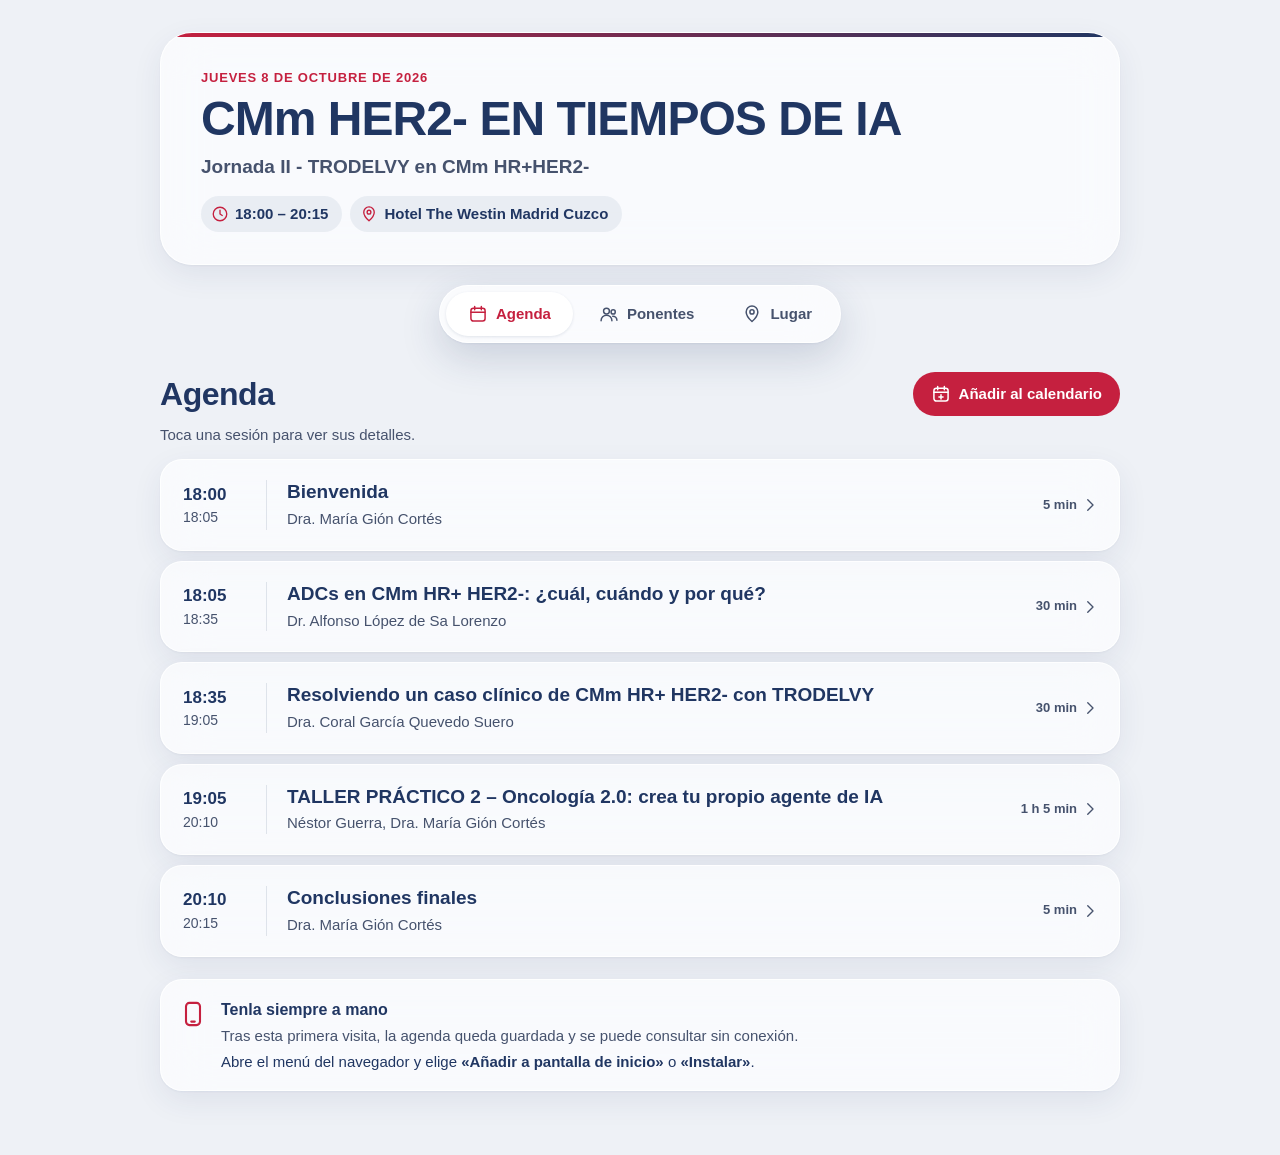
==== index.html @ da2920b9 "Publicar agenda Gilead del 8 de octubre de 2026" ====
<!doctype html>
<html lang="es">
<head>
  <meta charset="utf-8">
  <meta name="viewport" content="width=device-width, initial-scale=1, viewport-fit=cover">
  <meta http-equiv="Content-Security-Policy" content="default-src 'self'; script-src 'self'; style-src 'self'; img-src 'self' data:; connect-src 'self'; manifest-src 'self'; worker-src 'self'; base-uri 'self'; form-action 'none'; object-src 'none'">
  <meta name="referrer" content="no-referrer">
  <meta name="robots" content="noindex">
  <title>Agenda · CMm HER2- EN TIEMPOS DE IA · 8 de octubre de 2026</title>
  <meta name="description" content="Jornada II - TRODELVY en CMm HR+HER2- · Jueves 8 de octubre de 2026 · Hotel The Westin Madrid Cuzco">
  <meta name="theme-color" content="#eef1f6">
  <meta name="color-scheme" content="light">
  <meta name="mobile-web-app-capable" content="yes">
  <meta name="apple-mobile-web-app-capable" content="yes">
  <meta name="apple-mobile-web-app-status-bar-style" content="default">
  <meta name="apple-mobile-web-app-title" content="Agenda 8 oct">
  <link rel="manifest" href="manifest.webmanifest">
  <link rel="icon" href="icons/icon.svg" type="image/svg+xml">
  <link rel="icon" href="icons/icon-192.png" type="image/png" sizes="192x192">
  <link rel="apple-touch-icon" href="icons/apple-touch-icon.png">
  <link rel="stylesheet" href="styles.css">
  <script src="app.js" defer></script>
</head>
<body>
  <a class="skip-link" href="#main">Saltar al contenido</a>
  <div class="backdrop" aria-hidden="true"></div>

  <div class="shell">
    <header class="hero glass">
      <p class="hero-date"><time datetime="2026-10-08" data-bind="dateLabel"></time></p>
      <h1 class="hero-title" data-bind="title"></h1>
      <p class="hero-subtitle" data-bind="subtitle"></p>
      <ul class="hero-chips" aria-label="Resumen">
        <li class="chip">
          <svg class="chip-icon" viewBox="0 0 24 24" aria-hidden="true"><circle cx="12" cy="12" r="9"/><path d="M12 7v5l3 2"/></svg>
          <span data-bind="timeRange"></span>
        </li>
        <li>
          <a class="chip chip-link" href="#lugar">
            <svg class="chip-icon" viewBox="0 0 24 24" aria-hidden="true"><path d="M12 21s-7-6.2-7-11.5a7 7 0 0 1 14 0C19 14.8 12 21 12 21z"/><circle cx="12" cy="9.5" r="2.5"/></svg>
            <span data-bind="venue"></span>
          </a>
        </li>
      </ul>
      <p class="offline-pill" id="offline-pill" role="status" hidden>Sin conexión · mostrando la agenda guardada</p>
    </header>

    <nav class="tabbar glass" aria-label="Secciones">
      <a class="tab" href="#agenda" data-route="agenda">
        <svg class="tab-icon" viewBox="0 0 24 24" aria-hidden="true"><rect x="3.5" y="5" width="17" height="15.5" rx="3"/><path d="M3.5 10h17M8 3v4M16 3v4"/></svg>
        <span>Agenda</span>
      </a>
      <a class="tab" href="#ponentes" data-route="ponentes">
        <svg class="tab-icon" viewBox="0 0 24 24" aria-hidden="true"><circle cx="9" cy="8.5" r="3.5"/><path d="M2.5 20a6.5 6.5 0 0 1 13 0"/><circle cx="17" cy="9.5" r="2.5"/><path d="M16.5 14.6A5 5 0 0 1 21.5 19.5"/></svg>
        <span>Ponentes</span>
      </a>
      <a class="tab" href="#lugar" data-route="lugar">
        <svg class="tab-icon" viewBox="0 0 24 24" aria-hidden="true"><path d="M12 21s-7-6.2-7-11.5a7 7 0 0 1 14 0C19 14.8 12 21 12 21z"/><circle cx="12" cy="9.5" r="2.5"/></svg>
        <span>Lugar</span>
      </a>
    </nav>

    <main id="main" tabindex="-1">
      <section class="view" id="view-agenda" data-view="agenda" aria-labelledby="h-agenda">
        <div class="view-head">
          <h2 id="h-agenda" tabindex="-1">Agenda</h2>
          <a class="btn btn-primary js-ics" href="agenda.ics" type="text/calendar" data-filename="agenda-8-octubre-2026.ics">
            <svg class="btn-icon" viewBox="0 0 24 24" aria-hidden="true"><rect x="3.5" y="5" width="17" height="15.5" rx="3"/><path d="M3.5 10h17M8 3v4M16 3v4M12 13v5M9.5 15.5h5"/></svg>
            Añadir al calendario
          </a>
        </div>
        <p class="view-hint">Toca una sesión para ver sus detalles.</p>
        <ol class="sessions" id="session-list"></ol>

        <aside class="install-card glass" id="install-card" aria-labelledby="install-title">
          <svg class="install-icon" viewBox="0 0 24 24" aria-hidden="true"><rect x="6" y="2.5" width="12" height="19" rx="3"/><path d="M10.5 18.5h3"/></svg>
          <div>
            <h3 id="install-title">Tenla siempre a mano</h3>
            <p>Tras esta primera visita, la agenda queda guardada y se puede consultar sin conexión.</p>
            <p class="install-hint" id="install-hint-ios" hidden>En Safari, toca <strong>Compartir</strong> y después <strong>«Añadir a pantalla de inicio»</strong>.</p>
            <p class="install-hint" id="install-hint-other" hidden>Abre el menú del navegador y elige <strong>«Añadir a pantalla de inicio»</strong> o <strong>«Instalar»</strong>.</p>
            <button class="btn btn-secondary" type="button" id="install-btn" hidden>Añadir a pantalla de inicio</button>
          </div>
        </aside>
      </section>

      <section class="view" id="view-ponentes" data-view="ponentes" aria-labelledby="h-ponentes" hidden>
        <div class="view-head">
          <h2 id="h-ponentes" tabindex="-1">Ponentes</h2>
        </div>
        <ul class="speakers" id="speaker-list"></ul>
      </section>

      <section class="view" id="view-lugar" data-view="lugar" aria-labelledby="h-lugar" hidden>
        <div class="view-head">
          <h2 id="h-lugar" tabindex="-1">Lugar</h2>
        </div>
        <div class="venue">
          <div class="map-art glass" aria-hidden="true">
            <svg viewBox="0 0 400 300" preserveAspectRatio="xMidYMid slice">
              <rect width="400" height="300" fill="#f3f5f9"/>
              <g fill="#e3e8f1">
                <rect x="18" y="20" width="120" height="70" rx="10"/>
                <rect x="18" y="112" width="120" height="78" rx="10"/>
                <rect x="18" y="212" width="120" height="70" rx="10"/>
                <rect x="250" y="20" width="132" height="58" rx="10"/>
                <rect x="250" y="100" width="62" height="90" rx="10"/>
                <rect x="330" y="100" width="52" height="90" rx="10"/>
                <rect x="250" y="212" width="132" height="70" rx="10"/>
              </g>
              <g stroke="#fff" stroke-linecap="round" fill="none">
                <path d="M0 101h400M0 201h400" stroke-width="14"/>
                <path d="M321 0v300" stroke-width="10"/>
                <path d="M194 -10 L188 310" stroke-width="44"/>
              </g>
              <path d="M194 -10 L188 310" stroke="#203662" stroke-opacity=".12" stroke-width="2" stroke-dasharray="10 10"/>
              <circle class="map-pulse" cx="214" cy="150" r="30" fill="#c5203f" fill-opacity=".14"/>
              <path d="M214 168s-20-17.5-20-32.5a20 20 0 0 1 40 0c0 15-20 32.5-20 32.5z" fill="#c5203f"/>
              <circle cx="214" cy="135" r="7.5" fill="#fff"/>
            </svg>
          </div>
          <div class="venue-info glass">
            <h3 class="venue-name" data-bind="venue"></h3>
            <address class="venue-address" id="venue-address" data-bind="address"></address>
            <dl class="venue-facts">
              <div><dt>Fecha</dt><dd data-bind="dateLabel"></dd></div>
              <div><dt>Horario</dt><dd data-bind="timeRange"></dd></div>
            </dl>
            <div class="actions">
              <a class="btn btn-primary" id="maps-apple" href="https://maps.apple.com/" target="_blank" rel="noopener noreferrer">
                <svg class="btn-icon" viewBox="0 0 24 24" aria-hidden="true"><path d="M12 21s-7-6.2-7-11.5a7 7 0 0 1 14 0C19 14.8 12 21 12 21z"/><circle cx="12" cy="9.5" r="2.5"/></svg>
                Abrir en Apple Mapas<span class="sr-only"> (se abre en una ventana nueva)</span>
              </a>
              <a class="btn btn-secondary" id="maps-google" href="https://www.google.com/maps" target="_blank" rel="noopener noreferrer">
                Abrir en Google Maps<span class="sr-only"> (se abre en una ventana nueva)</span>
              </a>
              <button class="btn btn-secondary" type="button" id="copy-address">Copiar dirección</button>
            </div>
          </div>
        </div>
      </section>
    </main>
  </div>

  <dialog class="sheet" id="session-sheet" aria-labelledby="sheet-title">
    <div class="sheet-panel">
      <div class="sheet-grabber" aria-hidden="true"></div>
      <div class="sheet-top">
        <p class="sheet-time" id="sheet-time"></p>
        <button class="icon-btn" type="button" id="sheet-close" aria-label="Cerrar detalles">
          <svg viewBox="0 0 24 24" aria-hidden="true"><path d="M6 6l12 12M18 6L6 18"/></svg>
        </button>
      </div>
      <h2 class="sheet-title" id="sheet-title" tabindex="-1"></h2>
      <h3 class="sheet-label" id="sheet-speakers-label">Ponentes</h3>
      <ul class="sheet-speakers" id="sheet-speakers"></ul>
      <h3 class="sheet-label">Lugar</h3>
      <p class="sheet-venue"><strong data-bind="venue"></strong><br><span data-bind="address"></span></p>
      <div class="actions">
        <a class="btn btn-primary js-ics" id="sheet-ics" href="agenda.ics" type="text/calendar">
          <svg class="btn-icon" viewBox="0 0 24 24" aria-hidden="true"><rect x="3.5" y="5" width="17" height="15.5" rx="3"/><path d="M3.5 10h17M8 3v4M16 3v4M12 13v5M9.5 15.5h5"/></svg>
          Añadir sesión al calendario
        </a>
        <a class="btn btn-secondary" href="#lugar">Cómo llegar</a>
      </div>
    </div>
  </dialog>

  <div class="toast" id="toast" role="status" aria-live="polite"></div>

  <noscript>
    <p class="noscript">Activa JavaScript para ver la agenda o <a href="agenda.ics">descarga la agenda para el calendario</a>.</p>
  </noscript>
</body>
</html>
---- styles.css ----
/* Agenda · 8 de octubre de 2026 */

:root {
  --red: #c5203f;
  --red-strong: #a91a35;
  --blue: #203662;
  --white: #fff;
  --ink: #203662;
  --ink-2: #46526d;
  --bg: #eef1f6;
  --glass: rgba(255, 255, 255, 0.66);
  --glass-strong: rgba(255, 255, 255, 0.84);
  --glass-edge: rgba(255, 255, 255, 0.85);
  --hairline: rgba(32, 54, 98, 0.12);
  --tint: rgba(32, 54, 98, 0.07);
  --shadow: 0 1px 2px rgba(32, 54, 98, 0.05), 0 10px 30px rgba(32, 54, 98, 0.08);
  --blur: blur(24px) saturate(180%);
  --radius: 22px;
  --safe-b: env(safe-area-inset-bottom, 0px);
  --font: -apple-system, BlinkMacSystemFont, "SF Pro Text", "Segoe UI", Roboto, "Helvetica Neue", Arial, sans-serif;
  --font-display: -apple-system, BlinkMacSystemFont, "SF Pro Display", "Segoe UI", Roboto, "Helvetica Neue", Arial, sans-serif;
  color-scheme: light;
}

*, *::before, *::after { box-sizing: border-box; }
[hidden] { display: none !important; }

html {
  -webkit-text-size-adjust: 100%;
  text-size-adjust: 100%;
  background: var(--bg);
}
html.has-sheet { overflow: hidden; }

body {
  margin: 0;
  min-height: 100vh;
  min-height: 100dvh;
  font-family: var(--font);
  font-size: 1rem;
  line-height: 1.45;
  color: var(--ink);
  background: var(--bg);
  -webkit-font-smoothing: antialiased;
  -webkit-tap-highlight-color: transparent;
}

h1, h2, h3, p, ul, ol, dl, dd { margin: 0; }
ul, ol { padding: 0; list-style: none; }
button { font: inherit; color: inherit; }
svg { display: block; }
address { font-style: normal; }

.sr-only {
  position: absolute !important;
  width: 1px; height: 1px;
  padding: 0; margin: -1px;
  overflow: hidden; clip: rect(0 0 0 0);
  white-space: nowrap; border: 0;
}

:focus { outline: none; }
:focus-visible {
  outline: 3px solid var(--blue);
  outline-offset: 3px;
  border-radius: 12px;
}
.btn:focus-visible, .tab:focus-visible, .chip-link:focus-visible { border-radius: 999px; }
.btn-primary:focus-visible { box-shadow: 0 0 0 2px var(--white); }
h2[tabindex="-1"]:focus-visible, main:focus-visible { outline: none; }

.skip-link {
  position: fixed;
  top: 12px; left: 12px;
  z-index: 100;
  padding: 10px 16px;
  border-radius: 999px;
  background: var(--blue);
  color: var(--white);
  font-weight: 600;
  text-decoration: none;
  transform: translateY(-200%);
}
.skip-link:focus { transform: none; }

/* Fondo luminoso con color difuminado */
.backdrop {
  position: fixed;
  inset: 0;
  z-index: -1;
  background:
    radial-gradient(42rem 32rem at 105% -5%, rgba(197, 32, 63, 0.20), transparent 60%),
    radial-gradient(38rem 30rem at -10% 30%, rgba(32, 54, 98, 0.18), transparent 60%),
    radial-gradient(30rem 26rem at 70% 110%, rgba(197, 32, 63, 0.10), transparent 60%),
    linear-gradient(180deg, #f6f7fb 0%, var(--bg) 100%);
}

.glass {
  background: var(--glass);
  -webkit-backdrop-filter: var(--blur);
  backdrop-filter: var(--blur);
  border: 1px solid var(--glass-edge);
  box-shadow: var(--shadow);
}
@supports not ((backdrop-filter: blur(1px)) or (-webkit-backdrop-filter: blur(1px))) {
  .glass { background: rgba(255, 255, 255, 0.92); }
}

/* Estructura */
.shell {
  width: min(100% - 32px, 960px);
  margin-inline: auto;
  padding-top: max(16px, env(safe-area-inset-top, 0px));
  padding-bottom: calc(112px + var(--safe-b));
}

/* Cabecera */
.hero {
  position: relative;
  border-radius: 28px;
  padding: 22px 22px 20px;
  overflow: hidden;
}
.hero::before {
  content: "";
  position: absolute;
  inset: 0 0 auto 0;
  height: 4px;
  background: linear-gradient(90deg, var(--red), var(--blue));
}
.hero-date {
  font-size: 0.8125rem;
  font-weight: 700;
  letter-spacing: 0.06em;
  text-transform: uppercase;
  color: var(--red);
}
.hero-title {
  margin-top: 6px;
  font-family: var(--font-display);
  font-size: clamp(1.75rem, 7.2vw, 3rem);
  font-weight: 800;
  line-height: 1.06;
  letter-spacing: -0.02em;
  color: var(--blue);
  overflow-wrap: break-word;
}
.hero-subtitle {
  margin-top: 8px;
  font-size: clamp(1rem, 3.6vw, 1.1875rem);
  font-weight: 600;
  color: var(--ink-2);
}
.hero-chips {
  display: flex;
  flex-wrap: wrap;
  gap: 8px;
  margin-top: 16px;
}
.chip {
  display: inline-flex;
  align-items: center;
  gap: 6px;
  min-height: 36px;
  padding: 6px 14px 6px 10px;
  border-radius: 999px;
  background: var(--tint);
  font-size: 0.9375rem;
  font-weight: 600;
  font-variant-numeric: tabular-nums;
  color: var(--blue);
}
.chip-link {
  text-decoration: none;
  transition: background-color 0.2s ease;
}
.chip-link:hover { background: rgba(32, 54, 98, 0.12); }
.chip-icon, .btn-icon, .tab-icon, .chevron, .icon-btn svg, .install-icon {
  fill: none;
  stroke: currentColor;
  stroke-width: 1.8;
  stroke-linecap: round;
  stroke-linejoin: round;
}
.chip-icon { width: 18px; height: 18px; color: var(--red); }

.offline-pill {
  display: inline-block;
  margin-top: 12px;
  padding: 6px 12px;
  border-radius: 999px;
  background: var(--blue);
  color: var(--white);
  font-size: 0.8125rem;
  font-weight: 600;
}

/* Barra de pestañas: flotante abajo en móvil */
.tabbar {
  position: fixed;
  z-index: 20;
  left: 50%;
  bottom: calc(12px + var(--safe-b));
  transform: translateX(-50%);
  width: min(100% - 24px, 420px);
  display: grid;
  grid-template-columns: repeat(3, 1fr);
  gap: 4px;
  padding: 6px;
  border-radius: 999px;
  background: rgba(255, 255, 255, 0.72);
  box-shadow: 0 1px 2px rgba(32, 54, 98, 0.06), 0 14px 40px rgba(32, 54, 98, 0.18);
}
.tab {
  display: flex;
  flex-direction: column;
  align-items: center;
  justify-content: center;
  gap: 2px;
  min-height: 52px;
  border-radius: 999px;
  font-size: 0.75rem;
  font-weight: 600;
  color: var(--ink-2);
  text-decoration: none;
  transition: background-color 0.2s ease, color 0.2s ease;
}
.tab-icon { width: 24px; height: 24px; }
.tab:hover { color: var(--blue); }
.tab[aria-current="page"] {
  color: var(--red);
  background: var(--white);
  box-shadow: 0 1px 3px rgba(32, 54, 98, 0.12);
}

/* Vistas */
main { display: block; }
.view { padding-top: 24px; }
.view-head {
  display: flex;
  flex-wrap: wrap;
  align-items: center;
  justify-content: space-between;
  gap: 12px 16px;
  margin-bottom: 6px;
}
.view-head h2 {
  font-family: var(--font-display);
  font-size: 1.75rem;
  font-weight: 800;
  letter-spacing: -0.015em;
  color: var(--blue);
}
.view-hint {
  margin-bottom: 14px;
  font-size: 0.9375rem;
  color: var(--ink-2);
}
#view-ponentes .view-head, #view-lugar .view-head { margin-bottom: 14px; }

/* Botones */
.btn {
  display: inline-flex;
  align-items: center;
  justify-content: center;
  gap: 8px;
  min-height: 44px;
  padding: 10px 18px;
  border: 0;
  border-radius: 999px;
  font-size: 0.9375rem;
  font-weight: 600;
  line-height: 1.2;
  text-align: center;
  text-decoration: none;
  cursor: pointer;
  transition: background-color 0.2s ease, transform 0.15s ease;
}
.btn-icon { width: 20px; height: 20px; flex: none; }
.btn-primary { background: var(--red); color: var(--white); }
.btn-primary:hover { background: var(--red-strong); }
.btn-secondary { background: var(--tint); color: var(--blue); }
.btn-secondary:hover { background: rgba(32, 54, 98, 0.13); }
.btn:active { transform: scale(0.97); }

.actions {
  display: flex;
  flex-wrap: wrap;
  gap: 10px;
  margin-top: 20px;
}

/* Sesiones */
.sessions {
  display: grid;
  gap: 10px;
}
.session {
  width: 100%;
  display: grid;
  grid-template-columns: 64px 1fr auto;
  align-items: center;
  gap: 14px;
  padding: 16px 14px 16px 16px;
  border-radius: var(--radius);
  text-align: left;
  cursor: pointer;
  transition: transform 0.15s ease, background-color 0.2s ease, border-color 0.2s ease;
}
.session:hover { background: var(--glass-strong); }
.session:active { transform: scale(0.985); }
.session-time {
  display: flex;
  flex-direction: column;
  align-self: stretch;
  justify-content: center;
  padding-right: 12px;
  border-right: 1px solid var(--hairline);
  font-variant-numeric: tabular-nums;
}
.session-time strong {
  font-size: 1.0625rem;
  font-weight: 700;
  color: var(--blue);
}
.session-end {
  font-size: 0.875rem;
  color: var(--ink-2);
}
.session-body {
  display: flex;
  flex-direction: column;
  align-items: flex-start;
  gap: 3px;
  min-width: 0;
}
.session-title {
  font-size: 1.0625rem;
  font-weight: 650;
  line-height: 1.3;
  color: var(--blue);
}
.session-speakers {
  font-size: 0.9375rem;
  color: var(--ink-2);
}
.session-meta {
  display: flex;
  align-items: center;
  gap: 4px;
  font-size: 0.8125rem;
  font-weight: 600;
  white-space: nowrap;
  color: var(--ink-2);
  font-variant-numeric: tabular-nums;
}
.chevron { width: 18px; height: 18px; color: var(--ink-2); flex: none; }

.session.is-live {
  border-color: var(--red);
  box-shadow: 0 0 0 1px var(--red), var(--shadow);
}
.live-badge {
  display: inline-flex;
  align-items: center;
  gap: 6px;
  margin-bottom: 2px;
  padding: 2px 10px 2px 8px;
  border-radius: 999px;
  background: var(--red);
  color: var(--white);
  font-size: 0.75rem;
  font-weight: 700;
  letter-spacing: 0.02em;
}
.live-dot {
  width: 7px; height: 7px;
  border-radius: 50%;
  background: var(--white);
  animation: pulse 1.6s ease-in-out infinite;
}
@keyframes pulse { 50% { opacity: 0.35; } }

/* Tarjeta de instalación */
.install-card {
  display: flex;
  gap: 14px;
  margin-top: 22px;
  padding: 18px;
  border-radius: var(--radius);
}
.install-icon { width: 28px; height: 28px; flex: none; color: var(--red); margin-top: 2px; }
.install-card h3 { font-size: 1rem; font-weight: 700; }
.install-card p { margin-top: 4px; font-size: 0.9375rem; color: var(--ink-2); }
.install-card .install-hint { color: var(--ink); }
.install-card .btn { margin-top: 12px; }

/* Ponentes */
.speakers {
  display: grid;
  gap: 12px;
}
.speaker {
  padding: 18px;
  border-radius: var(--radius);
}
.speaker-head {
  display: flex;
  align-items: flex-start;
  gap: 14px;
}
.avatar {
  flex: none;
  display: grid;
  place-items: center;
  width: 52px; height: 52px;
  border-radius: 50%;
  font-size: 1.0625rem;
  font-weight: 700;
  letter-spacing: 0.02em;
  color: var(--white);
}
.avatar-blue { background: linear-gradient(145deg, #2f4c85, var(--blue)); }
.avatar-red { background: linear-gradient(145deg, #d8395a, var(--red)); }
.speaker-name {
  font-size: 1.125rem;
  font-weight: 700;
  line-height: 1.25;
  color: var(--blue);
}
.speaker-role {
  margin-top: 3px;
  font-size: 0.9375rem;
  color: var(--ink-2);
}
.speaker-sessions {
  display: grid;
  gap: 6px;
  margin-top: 14px;
  padding-top: 12px;
  border-top: 1px solid var(--hairline);
}
.speaker-session {
  width: 100%;
  display: grid;
  grid-template-columns: auto 1fr auto;
  align-items: center;
  gap: 12px;
  min-height: 44px;
  padding: 8px 10px;
  border: 0;
  border-radius: 14px;
  background: var(--tint);
  text-align: left;
  cursor: pointer;
  transition: background-color 0.2s ease;
}
.speaker-session:hover { background: rgba(32, 54, 98, 0.12); }
.speaker-session-time {
  font-size: 0.875rem;
  font-weight: 700;
  color: var(--red-strong);
  font-variant-numeric: tabular-nums;
}
.speaker-session-title {
  font-size: 0.9375rem;
  font-weight: 600;
  line-height: 1.3;
  color: var(--blue);
}

/* Lugar */
.venue {
  display: grid;
  gap: 12px;
}
.map-art {
  border-radius: var(--radius);
  overflow: hidden;
  aspect-ratio: 4 / 3;
  max-height: 300px;
  width: 100%;
}
.map-art svg { width: 100%; height: 100%; }
.map-pulse {
  transform-origin: 214px 150px;
  animation: ripple 2.4s ease-out infinite;
}
@keyframes ripple {
  0% { transform: scale(0.5); opacity: 1; }
  100% { transform: scale(1.4); opacity: 0; }
}
.venue-info {
  padding: 22px;
  border-radius: var(--radius);
}
.venue-name {
  font-family: var(--font-display);
  font-size: 1.375rem;
  font-weight: 800;
  line-height: 1.2;
  color: var(--blue);
}
.venue-address {
  margin-top: 6px;
  font-size: 1.0625rem;
  color: var(--ink);
}
.venue-facts {
  display: grid;
  grid-template-columns: 1fr 1fr;
  gap: 12px;
  margin-top: 18px;
  padding-top: 16px;
  border-top: 1px solid var(--hairline);
}
.venue-facts dt {
  font-size: 0.75rem;
  font-weight: 700;
  letter-spacing: 0.06em;
  text-transform: uppercase;
  color: var(--red-strong);
}
.venue-facts dd {
  margin-top: 2px;
  font-weight: 600;
  font-variant-numeric: tabular-nums;
}

/* Hoja de detalle */
.sheet {
  position: fixed;
  inset: 0;
  width: 100%;
  height: 100%;
  max-width: none;
  max-height: none;
  margin: 0;
  padding: 0;
  border: 0;
  background: transparent;
  color: var(--ink);
  overflow: hidden;
}
.sheet[open] {
  display: flex;
  align-items: flex-end;
  justify-content: center;
}
.sheet::backdrop {
  background: rgba(20, 32, 58, 0.32);
  -webkit-backdrop-filter: blur(6px);
  backdrop-filter: blur(6px);
}
.sheet-panel {
  width: min(100%, 560px);
  max-height: calc(100% - 32px);
  overflow-y: auto;
  overscroll-behavior: contain;
  padding: 8px 22px calc(24px + var(--safe-b));
  border-radius: 28px 28px 0 0;
  background: rgba(255, 255, 255, 0.88);
  -webkit-backdrop-filter: blur(30px) saturate(180%);
  backdrop-filter: blur(30px) saturate(180%);
  border: 1px solid var(--glass-edge);
  border-bottom: 0;
  box-shadow: 0 -10px 40px rgba(20, 32, 58, 0.2);
  animation: sheet-up 0.32s cubic-bezier(0.2, 0.8, 0.2, 1);
}
@keyframes sheet-up {
  from { transform: translateY(40px); opacity: 0; }
}
.sheet-grabber {
  width: 40px; height: 5px;
  margin: 0 auto 10px;
  border-radius: 999px;
  background: rgba(32, 54, 98, 0.22);
}
.sheet-top {
  display: flex;
  align-items: center;
  justify-content: space-between;
  gap: 12px;
}
.sheet-time {
  font-size: 0.9375rem;
  font-weight: 700;
  color: var(--red-strong);
  font-variant-numeric: tabular-nums;
}
.sheet-duration { font-weight: 600; color: var(--ink-2); }
.icon-btn {
  display: grid;
  place-items: center;
  width: 44px; height: 44px;
  margin-right: -8px;
  border: 0;
  border-radius: 50%;
  background: var(--tint);
  color: var(--blue);
  cursor: pointer;
}
.icon-btn:hover { background: rgba(32, 54, 98, 0.13); }
.icon-btn:focus-visible { border-radius: 50%; }
.icon-btn svg { width: 20px; height: 20px; stroke-width: 2.2; }
.sheet-title {
  margin-top: 6px;
  font-family: var(--font-display);
  font-size: 1.5rem;
  font-weight: 800;
  line-height: 1.2;
  letter-spacing: -0.01em;
  color: var(--blue);
}
.sheet-label {
  margin-top: 22px;
  margin-bottom: 8px;
  font-size: 0.75rem;
  font-weight: 700;
  letter-spacing: 0.06em;
  text-transform: uppercase;
  color: var(--ink-2);
}
.sheet-speakers { display: grid; gap: 10px; }
.sheet-speaker {
  display: flex;
  align-items: center;
  gap: 12px;
}
.sheet-speaker .avatar { width: 44px; height: 44px; font-size: 0.9375rem; }
.sheet-speaker strong { display: block; color: var(--blue); }
.sheet-speaker-role { display: block; font-size: 0.9375rem; color: var(--ink-2); }
.sheet-venue strong { color: var(--blue); }

/* Aviso */
.toast {
  position: fixed;
  z-index: 50;
  left: 50%;
  bottom: calc(96px + var(--safe-b));
  max-width: calc(100% - 32px);
  padding: 12px 18px;
  border-radius: 999px;
  background: var(--blue);
  color: var(--white);
  font-size: 0.9375rem;
  font-weight: 600;
  text-align: center;
  box-shadow: 0 10px 30px rgba(20, 32, 58, 0.25);
  opacity: 0;
  pointer-events: none;
  transform: translate(-50%, 12px);
  transition: opacity 0.25s ease, transform 0.25s ease;
}
.toast.is-visible { opacity: 1; transform: translate(-50%, 0); }
.toast:empty { visibility: hidden; }

.copy-buffer { position: fixed; top: 0; left: -9999px; opacity: 0; }
.noscript { padding: 16px; text-align: center; }
.noscript a { color: var(--red-strong); }

/* Pantallas pequeñas */
@media (max-width: 380px) {
  .session { grid-template-columns: 54px 1fr; }
  .session-meta { display: none; }
  .venue-facts { grid-template-columns: 1fr; }
}

/* Escritorio */
@media (min-width: 760px) {
  .shell {
    width: min(100% - 64px, 960px);
    padding-top: 32px;
    padding-bottom: 64px;
  }
  .hero { padding: 36px 40px 32px; border-radius: 32px; }
  .tabbar {
    position: sticky;
    top: 16px;
    bottom: auto;
    left: auto;
    transform: none;
    width: max-content;
    margin: 20px auto 0;
    grid-template-columns: repeat(3, auto);
  }
  .tab {
    flex-direction: row;
    gap: 8px;
    min-height: 44px;
    padding: 0 22px;
    font-size: 0.9375rem;
  }
  .tab-icon { width: 20px; height: 20px; }
  .view { padding-top: 28px; }
  .view-head h2 { font-size: 2rem; }
  .session {
    grid-template-columns: 84px 1fr auto;
    gap: 20px;
    padding: 20px 20px 20px 22px;
  }
  .session-title { font-size: 1.1875rem; }
  .speakers { grid-template-columns: repeat(2, 1fr); }
  .speaker { display: flex; flex-direction: column; }
  .speaker-sessions { margin-top: auto; }
  .speaker-head { margin-bottom: 14px; }
  .venue { grid-template-columns: 1.1fr 1fr; align-items: stretch; }
  .map-art { aspect-ratio: auto; max-height: none; min-height: 320px; }
  .venue-info { padding: 28px; }
  .sheet[open] { align-items: center; }
  .sheet-panel {
    max-height: calc(100% - 64px);
    padding: 22px 28px 28px;
    border-radius: 28px;
    border-bottom: 1px solid var(--glass-edge);
    box-shadow: 0 24px 60px rgba(20, 32, 58, 0.25);
    animation-name: sheet-pop;
  }
  .sheet-grabber { display: none; }
  .toast { bottom: 32px; }
}
@keyframes sheet-pop {
  from { transform: scale(0.96); opacity: 0; }
}

/* Preferencias de accesibilidad */
@media (prefers-reduced-motion: reduce) {
  *, *::before, *::after {
    animation-duration: 0.01ms !important;
    animation-iteration-count: 1 !important;
    transition-duration: 0.01ms !important;
    scroll-behavior: auto !important;
  }
  .live-dot, .map-pulse { animation: none !important; }
  .btn:active, .session:active { transform: none; }
}

@media (prefers-reduced-transparency: reduce) {
  .glass, .tabbar, .sheet-panel {
    background: var(--white);
    -webkit-backdrop-filter: none;
    backdrop-filter: none;
  }
  .sheet::backdrop { -webkit-backdrop-filter: none; backdrop-filter: none; background: rgba(20, 32, 58, 0.5); }
}

@media (prefers-contrast: more) {
  :root { --ink-2: #26324d; --hairline: rgba(32, 54, 98, 0.4); }
  .glass, .tabbar, .sheet-panel {
    background: var(--white);
    border-color: var(--blue);
  }
  .btn-secondary, .speaker-session, .chip, .icon-btn { border: 1px solid var(--blue); }
}

@media (forced-colors: active) {
  .tab[aria-current="page"] { outline: 2px solid CanvasText; }
  .live-badge, .btn, .avatar { forced-color-adjust: auto; border: 1px solid CanvasText; }
}

@media print {
  .backdrop, .tabbar, .install-card, .toast, .actions, .view-head .btn, .view-hint { display: none !important; }
  .view[hidden] { display: block !important; }
  .glass { box-shadow: none; background: #fff; border-color: #ccc; }
}
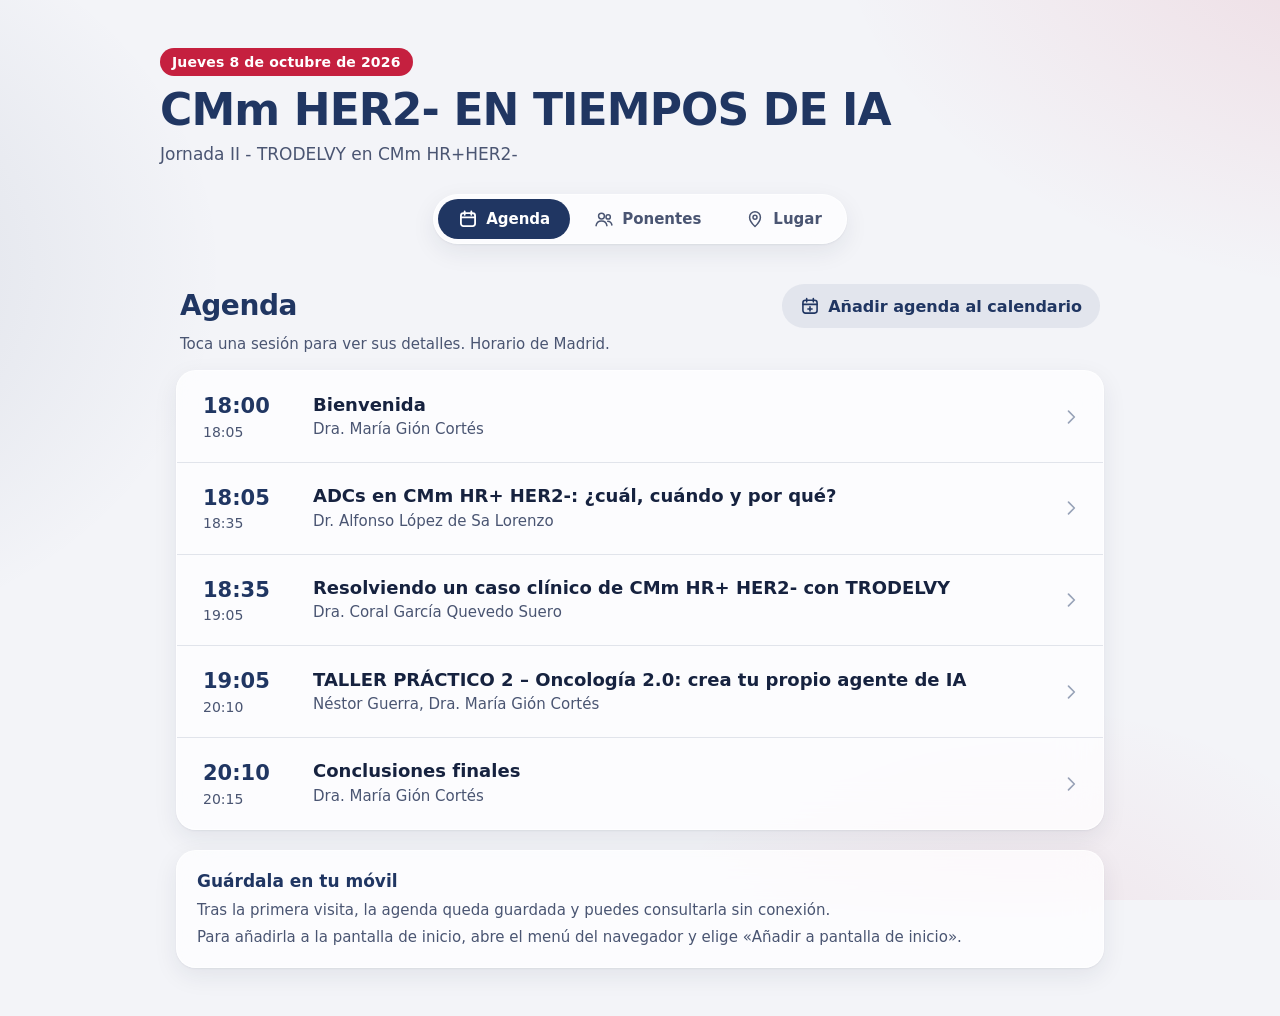
==== commit 6729ea88: "Publicar agenda Gilead del 8 de octubre de 2026" ====
--- a/index.html
+++ b/index.html
@@ -3,17 +3,17 @@
 <head>
   <meta charset="utf-8">
   <meta name="viewport" content="width=device-width, initial-scale=1, viewport-fit=cover">
-  <meta http-equiv="Content-Security-Policy" content="default-src 'self'; script-src 'self'; style-src 'self'; img-src 'self' data:; connect-src 'self'; manifest-src 'self'; worker-src 'self'; base-uri 'self'; form-action 'none'; object-src 'none'">
+  <title>CMm HER2- EN TIEMPOS DE IA · Agenda 8 de octubre de 2026</title>
+  <meta name="description" content="Agenda de la Jornada II - TRODELVY en CMm HR+HER2-. Jueves 8 de octubre de 2026, Hotel The Westin Madrid Cuzco.">
+  <meta name="robots" content="noindex">
   <meta name="referrer" content="no-referrer">
-  <meta name="robots" content="noindex">
-  <title>Agenda · CMm HER2- EN TIEMPOS DE IA · 8 de octubre de 2026</title>
-  <meta name="description" content="Jornada II - TRODELVY en CMm HR+HER2- · Jueves 8 de octubre de 2026 · Hotel The Westin Madrid Cuzco">
-  <meta name="theme-color" content="#eef1f6">
   <meta name="color-scheme" content="light">
+  <meta name="theme-color" content="#f3f4f8">
+  <meta name="apple-mobile-web-app-capable" content="yes">
   <meta name="mobile-web-app-capable" content="yes">
-  <meta name="apple-mobile-web-app-capable" content="yes">
+  <meta name="apple-mobile-web-app-title" content="Agenda 8 oct">
   <meta name="apple-mobile-web-app-status-bar-style" content="default">
-  <meta name="apple-mobile-web-app-title" content="Agenda 8 oct">
+  <meta name="format-detection" content="telephone=no">
   <link rel="manifest" href="manifest.webmanifest">
   <link rel="icon" href="icons/icon.svg" type="image/svg+xml">
   <link rel="icon" href="icons/icon-192.png" type="image/png" sizes="192x192">
@@ -22,154 +22,106 @@
   <script src="app.js" defer></script>
 </head>
 <body>
-  <a class="skip-link" href="#main">Saltar al contenido</a>
-  <div class="backdrop" aria-hidden="true"></div>
+  <a class="saltar" href="#contenido">Saltar al contenido</a>
 
-  <div class="shell">
-    <header class="hero glass">
-      <p class="hero-date"><time datetime="2026-10-08" data-bind="dateLabel"></time></p>
-      <h1 class="hero-title" data-bind="title"></h1>
-      <p class="hero-subtitle" data-bind="subtitle"></p>
-      <ul class="hero-chips" aria-label="Resumen">
-        <li class="chip">
-          <svg class="chip-icon" viewBox="0 0 24 24" aria-hidden="true"><circle cx="12" cy="12" r="9"/><path d="M12 7v5l3 2"/></svg>
-          <span data-bind="timeRange"></span>
-        </li>
-        <li>
-          <a class="chip chip-link" href="#lugar">
-            <svg class="chip-icon" viewBox="0 0 24 24" aria-hidden="true"><path d="M12 21s-7-6.2-7-11.5a7 7 0 0 1 14 0C19 14.8 12 21 12 21z"/><circle cx="12" cy="9.5" r="2.5"/></svg>
-            <span data-bind="venue"></span>
-          </a>
-        </li>
-      </ul>
-      <p class="offline-pill" id="offline-pill" role="status" hidden>Sin conexión · mostrando la agenda guardada</p>
-    </header>
+  <header class="cabecera">
+    <div class="cabecera__interior">
+      <p class="cabecera__fecha">Jueves 8 de octubre de 2026</p>
+      <h1 class="cabecera__titulo">CMm HER2- EN TIEMPOS DE IA</h1>
+      <p class="cabecera__subtitulo">Jornada II - TRODELVY en CMm HR+HER2-</p>
+    </div>
 
-    <nav class="tabbar glass" aria-label="Secciones">
-      <a class="tab" href="#agenda" data-route="agenda">
-        <svg class="tab-icon" viewBox="0 0 24 24" aria-hidden="true"><rect x="3.5" y="5" width="17" height="15.5" rx="3"/><path d="M3.5 10h17M8 3v4M16 3v4"/></svg>
+    <nav class="pestanas" aria-label="Secciones">
+      <a class="pestana" href="#agenda" data-vista="agenda">
+        <svg aria-hidden="true" viewBox="0 0 24 24"><rect x="3.5" y="5" width="17" height="15.5" rx="3"/><path d="M3.5 10h17M8 3v4M16 3v4"/></svg>
         <span>Agenda</span>
       </a>
-      <a class="tab" href="#ponentes" data-route="ponentes">
-        <svg class="tab-icon" viewBox="0 0 24 24" aria-hidden="true"><circle cx="9" cy="8.5" r="3.5"/><path d="M2.5 20a6.5 6.5 0 0 1 13 0"/><circle cx="17" cy="9.5" r="2.5"/><path d="M16.5 14.6A5 5 0 0 1 21.5 19.5"/></svg>
+      <a class="pestana" href="#ponentes" data-vista="ponentes">
+        <svg aria-hidden="true" viewBox="0 0 24 24"><circle cx="9" cy="8.5" r="3.5"/><path d="M2.5 20c.6-3.6 3.2-5.5 6.5-5.5s5.9 1.9 6.5 5.5"/><circle cx="17" cy="9.5" r="2.6"/><path d="M16.5 14.6c2.6.1 4.4 1.8 5 4.6"/></svg>
         <span>Ponentes</span>
       </a>
-      <a class="tab" href="#lugar" data-route="lugar">
-        <svg class="tab-icon" viewBox="0 0 24 24" aria-hidden="true"><path d="M12 21s-7-6.2-7-11.5a7 7 0 0 1 14 0C19 14.8 12 21 12 21z"/><circle cx="12" cy="9.5" r="2.5"/></svg>
+      <a class="pestana" href="#lugar" data-vista="lugar">
+        <svg aria-hidden="true" viewBox="0 0 24 24"><path d="M12 21s-6.5-6.2-6.5-11.2a6.5 6.5 0 0 1 13 0C18.5 14.8 12 21 12 21z"/><circle cx="12" cy="9.8" r="2.4"/></svg>
         <span>Lugar</span>
       </a>
     </nav>
+  </header>
 
-    <main id="main" tabindex="-1">
-      <section class="view" id="view-agenda" data-view="agenda" aria-labelledby="h-agenda">
-        <div class="view-head">
-          <h2 id="h-agenda" tabindex="-1">Agenda</h2>
-          <a class="btn btn-primary js-ics" href="agenda.ics" type="text/calendar" data-filename="agenda-8-octubre-2026.ics">
-            <svg class="btn-icon" viewBox="0 0 24 24" aria-hidden="true"><rect x="3.5" y="5" width="17" height="15.5" rx="3"/><path d="M3.5 10h17M8 3v4M16 3v4M12 13v5M9.5 15.5h5"/></svg>
-            Añadir al calendario
-          </a>
+  <main id="contenido" tabindex="-1">
+    <p class="aviso" id="aviso-conexion" role="status" hidden></p>
+
+    <section class="vista" id="vista-agenda" aria-labelledby="titulo-agenda" data-vista="agenda">
+      <div class="vista__cabecera">
+        <h2 id="titulo-agenda" tabindex="-1">Agenda</h2>
+        <a class="boton boton--secundario" href="agenda.ics" type="text/calendar">
+          <svg aria-hidden="true" viewBox="0 0 24 24"><rect x="3.5" y="5" width="17" height="15.5" rx="3"/><path d="M3.5 10h17M8 3v4M16 3v4M12 13v5M9.5 15.5h5"/></svg>
+          Añadir agenda al calendario
+        </a>
+      </div>
+      <p class="vista__nota">Toca una sesión para ver sus detalles. Horario de Madrid.</p>
+      <ol class="sesiones panel" id="lista-sesiones"></ol>
+
+      <div class="panel instalar" id="instalar">
+        <h3>Guárdala en tu móvil</h3>
+        <p id="estado-offline">Tras la primera visita, la agenda queda guardada y puedes consultarla sin conexión.</p>
+        <p id="instalar-ayuda">Para añadirla a la pantalla de inicio, abre el menú del navegador y elige «Añadir a pantalla de inicio».</p>
+        <button class="boton boton--principal" type="button" id="boton-instalar" hidden>Añadir a la pantalla de inicio</button>
+      </div>
+    </section>
+
+    <section class="vista" id="vista-ponentes" aria-labelledby="titulo-ponentes" data-vista="ponentes" hidden>
+      <div class="vista__cabecera">
+        <h2 id="titulo-ponentes" tabindex="-1">Ponentes</h2>
+      </div>
+      <ul class="ponentes" id="lista-ponentes"></ul>
+    </section>
+
+    <section class="vista" id="vista-lugar" aria-labelledby="titulo-lugar" data-vista="lugar" hidden>
+      <div class="vista__cabecera">
+        <h2 id="titulo-lugar" tabindex="-1">Lugar</h2>
+      </div>
+      <div class="panel lugar">
+        <div class="lugar__icono" aria-hidden="true">
+          <svg viewBox="0 0 24 24"><path d="M12 21s-6.5-6.2-6.5-11.2a6.5 6.5 0 0 1 13 0C18.5 14.8 12 21 12 21z"/><circle cx="12" cy="9.8" r="2.4"/></svg>
         </div>
-        <p class="view-hint">Toca una sesión para ver sus detalles.</p>
-        <ol class="sessions" id="session-list"></ol>
+        <h3 class="lugar__nombre">Hotel The Westin Madrid Cuzco</h3>
+        <address class="lugar__direccion">P.º de la Castellana, 133, Tetuán, 28046 Madrid</address>
+        <p class="lugar__fecha">Jueves 8 de octubre de 2026 · 18:00 – 20:15</p>
+        <div class="acciones">
+          <a class="boton boton--principal" id="enlace-apple-maps" href="https://maps.apple.com/?q=Hotel%20The%20Westin%20Madrid%20Cuzco&amp;address=P.%C2%BA%20de%20la%20Castellana%2C%20133%2C%20Tetu%C3%A1n%2C%2028046%20Madrid" target="_blank" rel="noopener noreferrer">Abrir en Apple Maps<span class="sr"> (se abre en otra ventana)</span></a>
+          <a class="boton boton--secundario" id="enlace-google-maps" href="https://www.google.com/maps/search/?api=1&amp;query=Hotel%20The%20Westin%20Madrid%20Cuzco%2C%20P.%C2%BA%20de%20la%20Castellana%2C%20133%2C%20Tetu%C3%A1n%2C%2028046%20Madrid" target="_blank" rel="noopener noreferrer">Abrir en Google Maps<span class="sr"> (se abre en otra ventana)</span></a>
+          <button class="boton boton--secundario" type="button" id="boton-copiar">Copiar dirección</button>
+        </div>
+        <p class="lugar__copiado" id="copiado" role="status" aria-live="polite"></p>
+      </div>
+    </section>
+  </main>
 
-        <aside class="install-card glass" id="install-card" aria-labelledby="install-title">
-          <svg class="install-icon" viewBox="0 0 24 24" aria-hidden="true"><rect x="6" y="2.5" width="12" height="19" rx="3"/><path d="M10.5 18.5h3"/></svg>
-          <div>
-            <h3 id="install-title">Tenla siempre a mano</h3>
-            <p>Tras esta primera visita, la agenda queda guardada y se puede consultar sin conexión.</p>
-            <p class="install-hint" id="install-hint-ios" hidden>En Safari, toca <strong>Compartir</strong> y después <strong>«Añadir a pantalla de inicio»</strong>.</p>
-            <p class="install-hint" id="install-hint-other" hidden>Abre el menú del navegador y elige <strong>«Añadir a pantalla de inicio»</strong> o <strong>«Instalar»</strong>.</p>
-            <button class="btn btn-secondary" type="button" id="install-btn" hidden>Añadir a pantalla de inicio</button>
-          </div>
-        </aside>
-      </section>
-
-      <section class="view" id="view-ponentes" data-view="ponentes" aria-labelledby="h-ponentes" hidden>
-        <div class="view-head">
-          <h2 id="h-ponentes" tabindex="-1">Ponentes</h2>
-        </div>
-        <ul class="speakers" id="speaker-list"></ul>
-      </section>
-
-      <section class="view" id="view-lugar" data-view="lugar" aria-labelledby="h-lugar" hidden>
-        <div class="view-head">
-          <h2 id="h-lugar" tabindex="-1">Lugar</h2>
-        </div>
-        <div class="venue">
-          <div class="map-art glass" aria-hidden="true">
-            <svg viewBox="0 0 400 300" preserveAspectRatio="xMidYMid slice">
-              <rect width="400" height="300" fill="#f3f5f9"/>
-              <g fill="#e3e8f1">
-                <rect x="18" y="20" width="120" height="70" rx="10"/>
-                <rect x="18" y="112" width="120" height="78" rx="10"/>
-                <rect x="18" y="212" width="120" height="70" rx="10"/>
-                <rect x="250" y="20" width="132" height="58" rx="10"/>
-                <rect x="250" y="100" width="62" height="90" rx="10"/>
-                <rect x="330" y="100" width="52" height="90" rx="10"/>
-                <rect x="250" y="212" width="132" height="70" rx="10"/>
-              </g>
-              <g stroke="#fff" stroke-linecap="round" fill="none">
-                <path d="M0 101h400M0 201h400" stroke-width="14"/>
-                <path d="M321 0v300" stroke-width="10"/>
-                <path d="M194 -10 L188 310" stroke-width="44"/>
-              </g>
-              <path d="M194 -10 L188 310" stroke="#203662" stroke-opacity=".12" stroke-width="2" stroke-dasharray="10 10"/>
-              <circle class="map-pulse" cx="214" cy="150" r="30" fill="#c5203f" fill-opacity=".14"/>
-              <path d="M214 168s-20-17.5-20-32.5a20 20 0 0 1 40 0c0 15-20 32.5-20 32.5z" fill="#c5203f"/>
-              <circle cx="214" cy="135" r="7.5" fill="#fff"/>
-            </svg>
-          </div>
-          <div class="venue-info glass">
-            <h3 class="venue-name" data-bind="venue"></h3>
-            <address class="venue-address" id="venue-address" data-bind="address"></address>
-            <dl class="venue-facts">
-              <div><dt>Fecha</dt><dd data-bind="dateLabel"></dd></div>
-              <div><dt>Horario</dt><dd data-bind="timeRange"></dd></div>
-            </dl>
-            <div class="actions">
-              <a class="btn btn-primary" id="maps-apple" href="https://maps.apple.com/" target="_blank" rel="noopener noreferrer">
-                <svg class="btn-icon" viewBox="0 0 24 24" aria-hidden="true"><path d="M12 21s-7-6.2-7-11.5a7 7 0 0 1 14 0C19 14.8 12 21 12 21z"/><circle cx="12" cy="9.5" r="2.5"/></svg>
-                Abrir en Apple Mapas<span class="sr-only"> (se abre en una ventana nueva)</span>
-              </a>
-              <a class="btn btn-secondary" id="maps-google" href="https://www.google.com/maps" target="_blank" rel="noopener noreferrer">
-                Abrir en Google Maps<span class="sr-only"> (se abre en una ventana nueva)</span>
-              </a>
-              <button class="btn btn-secondary" type="button" id="copy-address">Copiar dirección</button>
-            </div>
-          </div>
-        </div>
-      </section>
-    </main>
-  </div>
-
-  <dialog class="sheet" id="session-sheet" aria-labelledby="sheet-title">
-    <div class="sheet-panel">
-      <div class="sheet-grabber" aria-hidden="true"></div>
-      <div class="sheet-top">
-        <p class="sheet-time" id="sheet-time"></p>
-        <button class="icon-btn" type="button" id="sheet-close" aria-label="Cerrar detalles">
-          <svg viewBox="0 0 24 24" aria-hidden="true"><path d="M6 6l12 12M18 6L6 18"/></svg>
-        </button>
-      </div>
-      <h2 class="sheet-title" id="sheet-title" tabindex="-1"></h2>
-      <h3 class="sheet-label" id="sheet-speakers-label">Ponentes</h3>
-      <ul class="sheet-speakers" id="sheet-speakers"></ul>
-      <h3 class="sheet-label">Lugar</h3>
-      <p class="sheet-venue"><strong data-bind="venue"></strong><br><span data-bind="address"></span></p>
-      <div class="actions">
-        <a class="btn btn-primary js-ics" id="sheet-ics" href="agenda.ics" type="text/calendar">
-          <svg class="btn-icon" viewBox="0 0 24 24" aria-hidden="true"><rect x="3.5" y="5" width="17" height="15.5" rx="3"/><path d="M3.5 10h17M8 3v4M16 3v4M12 13v5M9.5 15.5h5"/></svg>
-          Añadir sesión al calendario
-        </a>
-        <a class="btn btn-secondary" href="#lugar">Cómo llegar</a>
+  <dialog class="detalle" id="detalle" aria-labelledby="detalle-titulo">
+    <div class="detalle__barra">
+      <button class="boton-icono" type="button" id="detalle-anterior" aria-label="Sesión anterior">
+        <svg aria-hidden="true" viewBox="0 0 24 24"><path d="M15 5l-7 7 7 7"/></svg>
+      </button>
+      <p class="detalle__contador" id="detalle-contador"></p>
+      <button class="boton-icono" type="button" id="detalle-siguiente" aria-label="Sesión siguiente">
+        <svg aria-hidden="true" viewBox="0 0 24 24"><path d="M9 5l7 7-7 7"/></svg>
+      </button>
+      <button class="boton-icono detalle__cerrar" type="button" id="detalle-cerrar" aria-label="Cerrar detalles">
+        <svg aria-hidden="true" viewBox="0 0 24 24"><path d="M6 6l12 12M18 6L6 18"/></svg>
+      </button>
+    </div>
+    <div class="detalle__cuerpo">
+      <p class="detalle__hora" id="detalle-hora"></p>
+      <h2 class="detalle__titulo" id="detalle-titulo"></h2>
+      <h3 class="detalle__seccion">Ponentes</h3>
+      <ul class="detalle__ponentes" id="detalle-ponentes"></ul>
+      <h3 class="detalle__seccion">Lugar</h3>
+      <p class="detalle__lugar">Hotel The Westin Madrid Cuzco<br>P.º de la Castellana, 133, Tetuán, 28046 Madrid</p>
+      <div class="acciones">
+        <a class="boton boton--principal" id="detalle-calendario" href="agenda.ics" type="text/calendar">Añadir sesión al calendario</a>
+        <a class="boton boton--secundario" id="detalle-lugar" href="#lugar">Cómo llegar</a>
       </div>
     </div>
   </dialog>
-
-  <div class="toast" id="toast" role="status" aria-live="polite"></div>
-
-  <noscript>
-    <p class="noscript">Activa JavaScript para ver la agenda o <a href="agenda.ics">descarga la agenda para el calendario</a>.</p>
-  </noscript>
 </body>
 </html>
--- a/styles.css
+++ b/styles.css
@@ -1,265 +1,233 @@
-/* Agenda · 8 de octubre de 2026 */
-
 :root {
-  --red: #c5203f;
-  --red-strong: #a91a35;
-  --blue: #203662;
-  --white: #fff;
-  --ink: #203662;
-  --ink-2: #46526d;
-  --bg: #eef1f6;
-  --glass: rgba(255, 255, 255, 0.66);
-  --glass-strong: rgba(255, 255, 255, 0.84);
-  --glass-edge: rgba(255, 255, 255, 0.85);
-  --hairline: rgba(32, 54, 98, 0.12);
-  --tint: rgba(32, 54, 98, 0.07);
-  --shadow: 0 1px 2px rgba(32, 54, 98, 0.05), 0 10px 30px rgba(32, 54, 98, 0.08);
-  --blur: blur(24px) saturate(180%);
-  --radius: 22px;
-  --safe-b: env(safe-area-inset-bottom, 0px);
-  --font: -apple-system, BlinkMacSystemFont, "SF Pro Text", "Segoe UI", Roboto, "Helvetica Neue", Arial, sans-serif;
-  --font-display: -apple-system, BlinkMacSystemFont, "SF Pro Display", "Segoe UI", Roboto, "Helvetica Neue", Arial, sans-serif;
+  --rojo: #c5203f;
+  --rojo-oscuro: #a3182f;
+  --azul: #203662;
+  --blanco: #ffffff;
+  --fondo: #f3f4f8;
+  --texto: #16223f;
+  --texto-suave: #4a5572;
+  --linea: rgba(32, 54, 98, 0.12);
+  --panel: rgba(255, 255, 255, 0.72);
+  --panel-fuerte: rgba(255, 255, 255, 0.86);
+  --desenfoque: saturate(180%) blur(20px);
+  --sombra: 0 1px 2px rgba(22, 34, 63, 0.06), 0 8px 24px rgba(22, 34, 63, 0.08);
+  --radio: 20px;
+  --foco: 0 0 0 3px var(--blanco), 0 0 0 5px var(--azul);
+  --alto-pestanas: 64px;
+  --fuente: -apple-system, BlinkMacSystemFont, "SF Pro Text", "SF Pro Display", system-ui, "Segoe UI", Roboto, "Helvetica Neue", Arial, sans-serif;
   color-scheme: light;
 }
 
 *, *::before, *::after { box-sizing: border-box; }
-[hidden] { display: none !important; }
 
 html {
   -webkit-text-size-adjust: 100%;
   text-size-adjust: 100%;
-  background: var(--bg);
-}
-html.has-sheet { overflow: hidden; }
+  background: var(--fondo);
+}
+
+html.con-dialogo { overflow: hidden; }
 
 body {
   margin: 0;
   min-height: 100vh;
   min-height: 100dvh;
-  font-family: var(--font);
-  font-size: 1rem;
+  font-family: var(--fuente);
+  font-size: 17px;
   line-height: 1.45;
-  color: var(--ink);
-  background: var(--bg);
+  color: var(--texto);
+  background:
+    radial-gradient(60rem 40rem at 110% -10%, rgba(197, 32, 63, 0.13), transparent 60%),
+    radial-gradient(50rem 40rem at -20% 30%, rgba(32, 54, 98, 0.12), transparent 60%),
+    radial-gradient(40rem 30rem at 80% 110%, rgba(197, 32, 63, 0.08), transparent 60%),
+    var(--fondo);
+  background-attachment: fixed;
   -webkit-font-smoothing: antialiased;
-  -webkit-tap-highlight-color: transparent;
-}
-
-h1, h2, h3, p, ul, ol, dl, dd { margin: 0; }
-ul, ol { padding: 0; list-style: none; }
-button { font: inherit; color: inherit; }
+  padding-bottom: calc(var(--alto-pestanas) + env(safe-area-inset-bottom) + 24px);
+}
+
+h1, h2, h3, p, ol, ul { margin: 0; }
+ol, ul { padding: 0; list-style: none; }
 svg { display: block; }
-address { font-style: normal; }
-
-.sr-only {
-  position: absolute !important;
+[hidden] { display: none !important; }
+
+.sr {
+  position: absolute;
   width: 1px; height: 1px;
-  padding: 0; margin: -1px;
-  overflow: hidden; clip: rect(0 0 0 0);
-  white-space: nowrap; border: 0;
+  overflow: hidden;
+  clip: rect(0 0 0 0);
+  clip-path: inset(50%);
+  white-space: nowrap;
 }
 
 :focus { outline: none; }
 :focus-visible {
-  outline: 3px solid var(--blue);
-  outline-offset: 3px;
-  border-radius: 12px;
-}
-.btn:focus-visible, .tab:focus-visible, .chip-link:focus-visible { border-radius: 999px; }
-.btn-primary:focus-visible { box-shadow: 0 0 0 2px var(--white); }
-h2[tabindex="-1"]:focus-visible, main:focus-visible { outline: none; }
-
-.skip-link {
-  position: fixed;
-  top: 12px; left: 12px;
+  outline: 3px solid var(--azul);
+  outline-offset: 2px;
+  border-radius: 10px;
+}
+h2:focus-visible, main:focus-visible { outline: none; }
+
+.saltar {
+  position: absolute;
+  left: 12px;
+  top: -100px;
   z-index: 100;
   padding: 10px 16px;
-  border-radius: 999px;
-  background: var(--blue);
-  color: var(--white);
+  border-radius: 12px;
+  background: var(--azul);
+  color: var(--blanco);
   font-weight: 600;
   text-decoration: none;
-  transform: translateY(-200%);
-}
-.skip-link:focus { transform: none; }
-
-/* Fondo luminoso con color difuminado */
-.backdrop {
+}
+.saltar:focus { top: calc(12px + env(safe-area-inset-top)); }
+
+/* ---------- Paneles translúcidos ---------- */
+
+.panel,
+.pestanas,
+.detalle {
+  background: var(--panel);
+  -webkit-backdrop-filter: var(--desenfoque);
+  backdrop-filter: var(--desenfoque);
+  border: 1px solid rgba(255, 255, 255, 0.7);
+  box-shadow: var(--sombra);
+}
+
+.panel { border-radius: var(--radio); }
+
+/* ---------- Cabecera ---------- */
+
+.cabecera {
+  padding: calc(28px + env(safe-area-inset-top)) max(20px, env(safe-area-inset-right)) 8px max(20px, env(safe-area-inset-left));
+}
+
+.cabecera__interior {
+  max-width: 960px;
+  margin: 0 auto;
+}
+
+.cabecera__fecha {
+  display: inline-block;
+  margin-bottom: 10px;
+  padding: 4px 12px;
+  border-radius: 999px;
+  background: var(--rojo);
+  color: var(--blanco);
+  font-size: 14px;
+  font-weight: 600;
+  letter-spacing: 0.01em;
+}
+
+.cabecera__titulo {
+  color: var(--azul);
+  font-size: clamp(28px, 7.5vw, 44px);
+  line-height: 1.08;
+  font-weight: 800;
+  letter-spacing: -0.02em;
+}
+
+.cabecera__subtitulo {
+  margin-top: 8px;
+  color: var(--texto-suave);
+  font-size: 17px;
+  font-weight: 500;
+}
+
+/* ---------- Pestañas: barra inferior en móvil ---------- */
+
+.pestanas {
   position: fixed;
-  inset: 0;
-  z-index: -1;
-  background:
-    radial-gradient(42rem 32rem at 105% -5%, rgba(197, 32, 63, 0.20), transparent 60%),
-    radial-gradient(38rem 30rem at -10% 30%, rgba(32, 54, 98, 0.18), transparent 60%),
-    radial-gradient(30rem 26rem at 70% 110%, rgba(197, 32, 63, 0.10), transparent 60%),
-    linear-gradient(180deg, #f6f7fb 0%, var(--bg) 100%);
-}
-
-.glass {
-  background: var(--glass);
-  -webkit-backdrop-filter: var(--blur);
-  backdrop-filter: var(--blur);
-  border: 1px solid var(--glass-edge);
-  box-shadow: var(--shadow);
-}
-@supports not ((backdrop-filter: blur(1px)) or (-webkit-backdrop-filter: blur(1px))) {
-  .glass { background: rgba(255, 255, 255, 0.92); }
-}
-
-/* Estructura */
-.shell {
-  width: min(100% - 32px, 960px);
-  margin-inline: auto;
-  padding-top: max(16px, env(safe-area-inset-top, 0px));
-  padding-bottom: calc(112px + var(--safe-b));
-}
-
-/* Cabecera */
-.hero {
-  position: relative;
-  border-radius: 28px;
-  padding: 22px 22px 20px;
-  overflow: hidden;
-}
-.hero::before {
-  content: "";
-  position: absolute;
-  inset: 0 0 auto 0;
-  height: 4px;
-  background: linear-gradient(90deg, var(--red), var(--blue));
-}
-.hero-date {
-  font-size: 0.8125rem;
-  font-weight: 700;
-  letter-spacing: 0.06em;
-  text-transform: uppercase;
-  color: var(--red);
-}
-.hero-title {
-  margin-top: 6px;
-  font-family: var(--font-display);
-  font-size: clamp(1.75rem, 7.2vw, 3rem);
-  font-weight: 800;
-  line-height: 1.06;
-  letter-spacing: -0.02em;
-  color: var(--blue);
-  overflow-wrap: break-word;
-}
-.hero-subtitle {
-  margin-top: 8px;
-  font-size: clamp(1rem, 3.6vw, 1.1875rem);
+  z-index: 20;
+  left: 0;
+  right: 0;
+  bottom: 0;
+  display: flex;
+  justify-content: space-around;
+  padding: 6px max(8px, env(safe-area-inset-right)) calc(6px + env(safe-area-inset-bottom)) max(8px, env(safe-area-inset-left));
+  border-width: 1px 0 0;
+  border-top-color: var(--linea);
+  border-radius: 0;
+  background: var(--panel-fuerte);
+  box-shadow: 0 -1px 0 rgba(22, 34, 63, 0.04);
+}
+
+.pestana {
+  flex: 1;
+  max-width: 140px;
+  min-height: 52px;
+  display: flex;
+  flex-direction: column;
+  align-items: center;
+  justify-content: center;
+  gap: 2px;
+  border-radius: 12px;
+  color: var(--texto-suave);
+  font-size: 12px;
   font-weight: 600;
-  color: var(--ink-2);
-}
-.hero-chips {
-  display: flex;
-  flex-wrap: wrap;
-  gap: 8px;
-  margin-top: 16px;
-}
-.chip {
-  display: inline-flex;
-  align-items: center;
-  gap: 6px;
-  min-height: 36px;
-  padding: 6px 14px 6px 10px;
-  border-radius: 999px;
-  background: var(--tint);
-  font-size: 0.9375rem;
-  font-weight: 600;
-  font-variant-numeric: tabular-nums;
-  color: var(--blue);
-}
-.chip-link {
   text-decoration: none;
-  transition: background-color 0.2s ease;
-}
-.chip-link:hover { background: rgba(32, 54, 98, 0.12); }
-.chip-icon, .btn-icon, .tab-icon, .chevron, .icon-btn svg, .install-icon {
+  -webkit-tap-highlight-color: transparent;
+}
+
+.pestana svg {
+  width: 26px;
+  height: 26px;
   fill: none;
   stroke: currentColor;
   stroke-width: 1.8;
   stroke-linecap: round;
   stroke-linejoin: round;
 }
-.chip-icon { width: 18px; height: 18px; color: var(--red); }
-
-.offline-pill {
-  display: inline-block;
-  margin-top: 12px;
-  padding: 6px 12px;
-  border-radius: 999px;
-  background: var(--blue);
-  color: var(--white);
-  font-size: 0.8125rem;
-  font-weight: 600;
-}
-
-/* Barra de pestañas: flotante abajo en móvil */
-.tabbar {
-  position: fixed;
-  z-index: 20;
-  left: 50%;
-  bottom: calc(12px + var(--safe-b));
-  transform: translateX(-50%);
-  width: min(100% - 24px, 420px);
-  display: grid;
-  grid-template-columns: repeat(3, 1fr);
-  gap: 4px;
-  padding: 6px;
-  border-radius: 999px;
-  background: rgba(255, 255, 255, 0.72);
-  box-shadow: 0 1px 2px rgba(32, 54, 98, 0.06), 0 14px 40px rgba(32, 54, 98, 0.18);
-}
-.tab {
-  display: flex;
-  flex-direction: column;
-  align-items: center;
-  justify-content: center;
-  gap: 2px;
-  min-height: 52px;
-  border-radius: 999px;
-  font-size: 0.75rem;
-  font-weight: 600;
-  color: var(--ink-2);
-  text-decoration: none;
-  transition: background-color 0.2s ease, color 0.2s ease;
-}
-.tab-icon { width: 24px; height: 24px; }
-.tab:hover { color: var(--blue); }
-.tab[aria-current="page"] {
-  color: var(--red);
-  background: var(--white);
-  box-shadow: 0 1px 3px rgba(32, 54, 98, 0.12);
-}
-
-/* Vistas */
-main { display: block; }
-.view { padding-top: 24px; }
-.view-head {
+
+.pestana[aria-current="page"] { color: var(--rojo); }
+.pestana[aria-current="page"] svg { stroke-width: 2.2; }
+
+/* ---------- Contenido ---------- */
+
+main {
+  max-width: 960px;
+  margin: 0 auto;
+  padding: 16px max(16px, env(safe-area-inset-right)) 0 max(16px, env(safe-area-inset-left));
+}
+
+.aviso {
+  margin-bottom: 16px;
+  padding: 10px 14px;
+  border-radius: 14px;
+  background: var(--azul);
+  color: var(--blanco);
+  font-size: 15px;
+  font-weight: 500;
+}
+
+.vista__cabecera {
   display: flex;
   flex-wrap: wrap;
   align-items: center;
   justify-content: space-between;
-  gap: 12px 16px;
-  margin-bottom: 6px;
-}
-.view-head h2 {
-  font-family: var(--font-display);
-  font-size: 1.75rem;
-  font-weight: 800;
+  gap: 12px;
+  margin: 8px 4px 6px;
+}
+
+.vista__cabecera h2 {
+  color: var(--azul);
+  font-size: 28px;
+  font-weight: 750;
   letter-spacing: -0.015em;
-  color: var(--blue);
-}
-.view-hint {
-  margin-bottom: 14px;
-  font-size: 0.9375rem;
-  color: var(--ink-2);
-}
-#view-ponentes .view-head, #view-lugar .view-head { margin-bottom: 14px; }
-
-/* Botones */
-.btn {
+}
+
+.vista__nota {
+  margin: 0 4px 14px;
+  color: var(--texto-suave);
+  font-size: 15px;
+}
+
+.vista__cabecera + .ponentes,
+.vista__cabecera + .lugar { margin-top: 14px; }
+
+/* ---------- Botones ---------- */
+
+.boton {
   display: inline-flex;
   align-items: center;
   justify-content: center;
@@ -268,462 +236,506 @@
   padding: 10px 18px;
   border: 0;
   border-radius: 999px;
-  font-size: 0.9375rem;
+  font: inherit;
+  font-size: 16px;
   font-weight: 600;
-  line-height: 1.2;
   text-align: center;
   text-decoration: none;
   cursor: pointer;
   transition: background-color 0.2s ease, transform 0.15s ease;
-}
-.btn-icon { width: 20px; height: 20px; flex: none; }
-.btn-primary { background: var(--red); color: var(--white); }
-.btn-primary:hover { background: var(--red-strong); }
-.btn-secondary { background: var(--tint); color: var(--blue); }
-.btn-secondary:hover { background: rgba(32, 54, 98, 0.13); }
-.btn:active { transform: scale(0.97); }
-
-.actions {
+  -webkit-tap-highlight-color: transparent;
+}
+
+.boton svg {
+  width: 20px;
+  height: 20px;
+  fill: none;
+  stroke: currentColor;
+  stroke-width: 1.9;
+  stroke-linecap: round;
+  stroke-linejoin: round;
+  flex: none;
+}
+
+.boton:active { transform: scale(0.97); }
+
+.boton--principal {
+  background: var(--rojo);
+  color: var(--blanco);
+}
+.boton--principal:hover { background: var(--rojo-oscuro); }
+
+.boton--secundario {
+  background: rgba(32, 54, 98, 0.08);
+  color: var(--azul);
+}
+.boton--secundario:hover { background: rgba(32, 54, 98, 0.14); }
+
+.acciones {
   display: flex;
   flex-wrap: wrap;
   gap: 10px;
   margin-top: 20px;
 }
 
-/* Sesiones */
-.sessions {
-  display: grid;
-  gap: 10px;
-}
-.session {
+/* ---------- Agenda ---------- */
+
+.sesiones { overflow: hidden; }
+
+.sesiones li + li .sesion { border-top: 1px solid var(--linea); }
+
+.sesion {
+  position: relative;
   width: 100%;
   display: grid;
-  grid-template-columns: 64px 1fr auto;
+  grid-template-columns: 64px 1fr 20px;
   align-items: center;
   gap: 14px;
-  padding: 16px 14px 16px 16px;
-  border-radius: var(--radius);
+  padding: 16px 16px 16px 18px;
+  border: 0;
+  background: transparent;
+  color: inherit;
+  font: inherit;
   text-align: left;
   cursor: pointer;
-  transition: transform 0.15s ease, background-color 0.2s ease, border-color 0.2s ease;
-}
-.session:hover { background: var(--glass-strong); }
-.session:active { transform: scale(0.985); }
-.session-time {
+  transition: background-color 0.2s ease;
+  -webkit-tap-highlight-color: transparent;
+}
+
+.sesion:hover { background: rgba(255, 255, 255, 0.6); }
+.sesion:active { background: rgba(32, 54, 98, 0.06); }
+.sesion:focus-visible {
+  outline: 3px solid var(--azul);
+  outline-offset: -4px;
+  border-radius: 16px;
+}
+
+.sesion__hora {
   display: flex;
   flex-direction: column;
-  align-self: stretch;
-  justify-content: center;
-  padding-right: 12px;
-  border-right: 1px solid var(--hairline);
   font-variant-numeric: tabular-nums;
 }
-.session-time strong {
-  font-size: 1.0625rem;
+
+.sesion__inicio {
+  color: var(--azul);
+  font-size: 19px;
   font-weight: 700;
-  color: var(--blue);
-}
-.session-end {
-  font-size: 0.875rem;
-  color: var(--ink-2);
-}
-.session-body {
+}
+
+.sesion__fin {
+  color: var(--texto-suave);
+  font-size: 14px;
+}
+
+.sesion__texto {
   display: flex;
   flex-direction: column;
-  align-items: flex-start;
   gap: 3px;
   min-width: 0;
 }
-.session-title {
-  font-size: 1.0625rem;
-  font-weight: 650;
+
+.sesion__titulo {
+  font-size: 17px;
+  font-weight: 600;
   line-height: 1.3;
-  color: var(--blue);
-}
-.session-speakers {
-  font-size: 0.9375rem;
-  color: var(--ink-2);
-}
-.session-meta {
-  display: flex;
-  align-items: center;
-  gap: 4px;
-  font-size: 0.8125rem;
-  font-weight: 600;
-  white-space: nowrap;
-  color: var(--ink-2);
-  font-variant-numeric: tabular-nums;
-}
-.chevron { width: 18px; height: 18px; color: var(--ink-2); flex: none; }
-
-.session.is-live {
-  border-color: var(--red);
-  box-shadow: 0 0 0 1px var(--red), var(--shadow);
-}
-.live-badge {
-  display: inline-flex;
-  align-items: center;
-  gap: 6px;
-  margin-bottom: 2px;
-  padding: 2px 10px 2px 8px;
+  overflow-wrap: anywhere;
+}
+
+.sesion__ponentes {
+  color: var(--texto-suave);
+  font-size: 15px;
+}
+
+.sesion__flecha svg,
+.boton-icono svg {
+  width: 20px;
+  height: 20px;
+  fill: none;
+  stroke: currentColor;
+  stroke-width: 2;
+  stroke-linecap: round;
+  stroke-linejoin: round;
+}
+
+.sesion__flecha { color: rgba(32, 54, 98, 0.45); }
+
+.sesion--ahora::before {
+  content: "";
+  position: absolute;
+  left: 0;
+  top: 12px;
+  bottom: 12px;
+  width: 4px;
+  border-radius: 0 4px 4px 0;
+  background: var(--rojo);
+}
+
+.sesion__ahora {
+  align-self: flex-start;
+  padding: 1px 8px;
   border-radius: 999px;
-  background: var(--red);
-  color: var(--white);
-  font-size: 0.75rem;
+  background: var(--rojo);
+  color: var(--blanco);
+  font-size: 12px;
   font-weight: 700;
-  letter-spacing: 0.02em;
-}
-.live-dot {
-  width: 7px; height: 7px;
-  border-radius: 50%;
-  background: var(--white);
-  animation: pulse 1.6s ease-in-out infinite;
-}
-@keyframes pulse { 50% { opacity: 0.35; } }
-
-/* Tarjeta de instalación */
-.install-card {
-  display: flex;
+  text-transform: uppercase;
+  letter-spacing: 0.04em;
+}
+
+.instalar {
+  margin-top: 20px;
+  padding: 18px 20px;
+}
+
+.instalar h3 {
+  color: var(--azul);
+  font-size: 17px;
+  margin-bottom: 6px;
+}
+
+.instalar p {
+  color: var(--texto-suave);
+  font-size: 15px;
+}
+
+.instalar p + p { margin-top: 6px; }
+.instalar .boton { margin-top: 14px; }
+
+/* ---------- Ponentes ---------- */
+
+.ponentes {
+  display: grid;
   gap: 14px;
-  margin-top: 22px;
+}
+
+.ponente {
+  display: flex;
+  gap: 16px;
   padding: 18px;
-  border-radius: var(--radius);
-}
-.install-icon { width: 28px; height: 28px; flex: none; color: var(--red); margin-top: 2px; }
-.install-card h3 { font-size: 1rem; font-weight: 700; }
-.install-card p { margin-top: 4px; font-size: 0.9375rem; color: var(--ink-2); }
-.install-card .install-hint { color: var(--ink); }
-.install-card .btn { margin-top: 12px; }
-
-/* Ponentes */
-.speakers {
-  display: grid;
-  gap: 12px;
-}
-.speaker {
-  padding: 18px;
-  border-radius: var(--radius);
-}
-.speaker-head {
-  display: flex;
-  align-items: flex-start;
-  gap: 14px;
-}
-.avatar {
+}
+
+.ponente__avatar {
   flex: none;
   display: grid;
   place-items: center;
-  width: 52px; height: 52px;
+  width: 52px;
+  height: 52px;
   border-radius: 50%;
-  font-size: 1.0625rem;
+  background: linear-gradient(145deg, var(--azul), #2e4a82);
+  color: var(--blanco);
+  font-size: 18px;
   font-weight: 700;
   letter-spacing: 0.02em;
-  color: var(--white);
-}
-.avatar-blue { background: linear-gradient(145deg, #2f4c85, var(--blue)); }
-.avatar-red { background: linear-gradient(145deg, #d8395a, var(--red)); }
-.speaker-name {
-  font-size: 1.125rem;
+}
+
+.ponente__avatar--peque {
+  width: 40px;
+  height: 40px;
+  font-size: 15px;
+}
+
+.ponente__cuerpo { min-width: 0; }
+
+.ponente__nombre {
+  color: var(--azul);
+  font-size: 18px;
   font-weight: 700;
   line-height: 1.25;
-  color: var(--blue);
-}
-.speaker-role {
-  margin-top: 3px;
-  font-size: 0.9375rem;
-  color: var(--ink-2);
-}
-.speaker-sessions {
-  display: grid;
+}
+
+.ponente__rol {
+  margin-top: 4px;
+  color: var(--texto-suave);
+  font-size: 15px;
+}
+
+.ponente__sesiones {
+  display: flex;
+  flex-wrap: wrap;
+  gap: 8px;
+  margin-top: 12px;
+}
+
+.chip {
+  display: inline-flex;
+  align-items: baseline;
   gap: 6px;
-  margin-top: 14px;
-  padding-top: 12px;
-  border-top: 1px solid var(--hairline);
-}
-.speaker-session {
-  width: 100%;
-  display: grid;
-  grid-template-columns: auto 1fr auto;
-  align-items: center;
-  gap: 12px;
   min-height: 44px;
-  padding: 8px 10px;
+  max-width: 100%;
+  padding: 10px 14px;
   border: 0;
   border-radius: 14px;
-  background: var(--tint);
+  background: rgba(32, 54, 98, 0.07);
+  color: var(--texto);
+  font: inherit;
+  font-size: 14px;
+  font-weight: 500;
+  line-height: 1.3;
   text-align: left;
   cursor: pointer;
   transition: background-color 0.2s ease;
 }
-.speaker-session:hover { background: rgba(32, 54, 98, 0.12); }
-.speaker-session-time {
-  font-size: 0.875rem;
+
+.chip:hover { background: rgba(32, 54, 98, 0.13); }
+
+.chip__hora {
+  flex: none;
+  color: var(--rojo);
   font-weight: 700;
-  color: var(--red-strong);
   font-variant-numeric: tabular-nums;
 }
-.speaker-session-title {
-  font-size: 0.9375rem;
+
+/* ---------- Lugar ---------- */
+
+.lugar { padding: 24px 22px; }
+
+.lugar__icono {
+  display: grid;
+  place-items: center;
+  width: 52px;
+  height: 52px;
+  margin-bottom: 14px;
+  border-radius: 16px;
+  background: var(--rojo);
+  color: var(--blanco);
+}
+
+.lugar__icono svg {
+  width: 28px;
+  height: 28px;
+  fill: none;
+  stroke: currentColor;
+  stroke-width: 2;
+  stroke-linejoin: round;
+}
+
+.lugar__nombre {
+  color: var(--azul);
+  font-size: 22px;
+  font-weight: 750;
+  line-height: 1.2;
+}
+
+.lugar__direccion {
+  margin-top: 6px;
+  font-style: normal;
+  font-size: 17px;
+}
+
+.lugar__fecha {
+  margin-top: 6px;
+  color: var(--texto-suave);
+  font-size: 15px;
+}
+
+.lugar__copiado {
+  min-height: 1.45em;
+  margin-top: 10px;
+  color: var(--azul);
+  font-size: 15px;
   font-weight: 600;
-  line-height: 1.3;
-  color: var(--blue);
-}
-
-/* Lugar */
-.venue {
+}
+
+/* ---------- Detalle (hoja inferior en móvil) ---------- */
+
+.detalle {
+  position: fixed;
+  inset: auto 0 0 0;
+  width: 100%;
+  max-width: 100%;
+  max-height: 88vh;
+  max-height: 88dvh;
+  margin: 0;
+  padding: 0;
+  overflow: auto;
+  overscroll-behavior: contain;
+  border-width: 1px 0 0;
+  border-radius: 24px 24px 0 0;
+  background: rgba(255, 255, 255, 0.9);
+  color: var(--texto);
+}
+
+.detalle[open] { animation: subir 0.32s cubic-bezier(0.2, 0.8, 0.2, 1); }
+
+.detalle::backdrop {
+  background: rgba(22, 34, 63, 0.28);
+  -webkit-backdrop-filter: blur(4px);
+  backdrop-filter: blur(4px);
+}
+
+@keyframes subir {
+  from { transform: translateY(40px); opacity: 0; }
+  to { transform: none; opacity: 1; }
+}
+
+.detalle__barra {
+  position: sticky;
+  top: 0;
+  z-index: 1;
+  display: flex;
+  align-items: center;
+  gap: 4px;
+  padding: 10px 12px;
+  background: rgba(255, 255, 255, 0.8);
+  -webkit-backdrop-filter: var(--desenfoque);
+  backdrop-filter: var(--desenfoque);
+  border-bottom: 1px solid var(--linea);
+}
+
+.detalle__contador {
+  flex: 1;
+  text-align: center;
+  color: var(--texto-suave);
+  font-size: 14px;
+  font-weight: 600;
+}
+
+.boton-icono {
+  display: grid;
+  place-items: center;
+  width: 44px;
+  height: 44px;
+  border: 0;
+  border-radius: 50%;
+  background: rgba(32, 54, 98, 0.08);
+  color: var(--azul);
+  cursor: pointer;
+  transition: background-color 0.2s ease;
+}
+
+.boton-icono:hover:not(:disabled) { background: rgba(32, 54, 98, 0.15); }
+.boton-icono:disabled { opacity: 0.35; cursor: default; }
+.boton-icono:focus-visible { border-radius: 50%; }
+.detalle__cerrar { margin-left: 8px; }
+
+.detalle__cuerpo {
+  padding: 22px 22px calc(26px + env(safe-area-inset-bottom));
+}
+
+.detalle__hora {
+  color: var(--rojo);
+  font-size: 16px;
+  font-weight: 700;
+  font-variant-numeric: tabular-nums;
+}
+
+.detalle__titulo {
+  margin-top: 6px;
+  color: var(--azul);
+  font-size: 26px;
+  font-weight: 750;
+  line-height: 1.18;
+  letter-spacing: -0.01em;
+  overflow-wrap: anywhere;
+}
+
+.detalle__seccion {
+  margin-top: 24px;
+  margin-bottom: 10px;
+  color: var(--texto-suave);
+  font-size: 13px;
+  font-weight: 700;
+  text-transform: uppercase;
+  letter-spacing: 0.06em;
+}
+
+.detalle__ponentes {
   display: grid;
   gap: 12px;
 }
-.map-art {
-  border-radius: var(--radius);
-  overflow: hidden;
-  aspect-ratio: 4 / 3;
-  max-height: 300px;
-  width: 100%;
-}
-.map-art svg { width: 100%; height: 100%; }
-.map-pulse {
-  transform-origin: 214px 150px;
-  animation: ripple 2.4s ease-out infinite;
-}
-@keyframes ripple {
-  0% { transform: scale(0.5); opacity: 1; }
-  100% { transform: scale(1.4); opacity: 0; }
-}
-.venue-info {
-  padding: 22px;
-  border-radius: var(--radius);
-}
-.venue-name {
-  font-family: var(--font-display);
-  font-size: 1.375rem;
-  font-weight: 800;
-  line-height: 1.2;
-  color: var(--blue);
-}
-.venue-address {
-  margin-top: 6px;
-  font-size: 1.0625rem;
-  color: var(--ink);
-}
-.venue-facts {
-  display: grid;
-  grid-template-columns: 1fr 1fr;
-  gap: 12px;
-  margin-top: 18px;
-  padding-top: 16px;
-  border-top: 1px solid var(--hairline);
-}
-.venue-facts dt {
-  font-size: 0.75rem;
-  font-weight: 700;
-  letter-spacing: 0.06em;
-  text-transform: uppercase;
-  color: var(--red-strong);
-}
-.venue-facts dd {
-  margin-top: 2px;
-  font-weight: 600;
-  font-variant-numeric: tabular-nums;
-}
-
-/* Hoja de detalle */
-.sheet {
-  position: fixed;
-  inset: 0;
-  width: 100%;
-  height: 100%;
-  max-width: none;
-  max-height: none;
-  margin: 0;
-  padding: 0;
-  border: 0;
-  background: transparent;
-  color: var(--ink);
-  overflow: hidden;
-}
-.sheet[open] {
-  display: flex;
-  align-items: flex-end;
-  justify-content: center;
-}
-.sheet::backdrop {
-  background: rgba(20, 32, 58, 0.32);
-  -webkit-backdrop-filter: blur(6px);
-  backdrop-filter: blur(6px);
-}
-.sheet-panel {
-  width: min(100%, 560px);
-  max-height: calc(100% - 32px);
-  overflow-y: auto;
-  overscroll-behavior: contain;
-  padding: 8px 22px calc(24px + var(--safe-b));
-  border-radius: 28px 28px 0 0;
-  background: rgba(255, 255, 255, 0.88);
-  -webkit-backdrop-filter: blur(30px) saturate(180%);
-  backdrop-filter: blur(30px) saturate(180%);
-  border: 1px solid var(--glass-edge);
-  border-bottom: 0;
-  box-shadow: 0 -10px 40px rgba(20, 32, 58, 0.2);
-  animation: sheet-up 0.32s cubic-bezier(0.2, 0.8, 0.2, 1);
-}
-@keyframes sheet-up {
-  from { transform: translateY(40px); opacity: 0; }
-}
-.sheet-grabber {
-  width: 40px; height: 5px;
-  margin: 0 auto 10px;
-  border-radius: 999px;
-  background: rgba(32, 54, 98, 0.22);
-}
-.sheet-top {
-  display: flex;
-  align-items: center;
-  justify-content: space-between;
-  gap: 12px;
-}
-.sheet-time {
-  font-size: 0.9375rem;
-  font-weight: 700;
-  color: var(--red-strong);
-  font-variant-numeric: tabular-nums;
-}
-.sheet-duration { font-weight: 600; color: var(--ink-2); }
-.icon-btn {
-  display: grid;
-  place-items: center;
-  width: 44px; height: 44px;
-  margin-right: -8px;
-  border: 0;
-  border-radius: 50%;
-  background: var(--tint);
-  color: var(--blue);
-  cursor: pointer;
-}
-.icon-btn:hover { background: rgba(32, 54, 98, 0.13); }
-.icon-btn:focus-visible { border-radius: 50%; }
-.icon-btn svg { width: 20px; height: 20px; stroke-width: 2.2; }
-.sheet-title {
-  margin-top: 6px;
-  font-family: var(--font-display);
-  font-size: 1.5rem;
-  font-weight: 800;
-  line-height: 1.2;
-  letter-spacing: -0.01em;
-  color: var(--blue);
-}
-.sheet-label {
-  margin-top: 22px;
-  margin-bottom: 8px;
-  font-size: 0.75rem;
-  font-weight: 700;
-  letter-spacing: 0.06em;
-  text-transform: uppercase;
-  color: var(--ink-2);
-}
-.sheet-speakers { display: grid; gap: 10px; }
-.sheet-speaker {
+
+.detalle__ponentes li {
   display: flex;
   align-items: center;
   gap: 12px;
 }
-.sheet-speaker .avatar { width: 44px; height: 44px; font-size: 0.9375rem; }
-.sheet-speaker strong { display: block; color: var(--blue); }
-.sheet-speaker-role { display: block; font-size: 0.9375rem; color: var(--ink-2); }
-.sheet-venue strong { color: var(--blue); }
-
-/* Aviso */
-.toast {
-  position: fixed;
-  z-index: 50;
-  left: 50%;
-  bottom: calc(96px + var(--safe-b));
-  max-width: calc(100% - 32px);
-  padding: 12px 18px;
-  border-radius: 999px;
-  background: var(--blue);
-  color: var(--white);
-  font-size: 0.9375rem;
-  font-weight: 600;
-  text-align: center;
-  box-shadow: 0 10px 30px rgba(20, 32, 58, 0.25);
-  opacity: 0;
-  pointer-events: none;
-  transform: translate(-50%, 12px);
-  transition: opacity 0.25s ease, transform 0.25s ease;
-}
-.toast.is-visible { opacity: 1; transform: translate(-50%, 0); }
-.toast:empty { visibility: hidden; }
-
-.copy-buffer { position: fixed; top: 0; left: -9999px; opacity: 0; }
-.noscript { padding: 16px; text-align: center; }
-.noscript a { color: var(--red-strong); }
-
-/* Pantallas pequeñas */
-@media (max-width: 380px) {
-  .session { grid-template-columns: 54px 1fr; }
-  .session-meta { display: none; }
-  .venue-facts { grid-template-columns: 1fr; }
-}
-
-/* Escritorio */
-@media (min-width: 760px) {
-  .shell {
-    width: min(100% - 64px, 960px);
-    padding-top: 32px;
-    padding-bottom: 64px;
-  }
-  .hero { padding: 36px 40px 32px; border-radius: 32px; }
-  .tabbar {
-    position: sticky;
-    top: 16px;
-    bottom: auto;
-    left: auto;
-    transform: none;
+
+.detalle__ponentes strong {
+  display: block;
+  font-weight: 650;
+}
+
+.detalle__rol {
+  display: block;
+  color: var(--texto-suave);
+  font-size: 15px;
+}
+
+.detalle__lugar { font-size: 16px; }
+
+/* ---------- Escritorio ---------- */
+
+@media (min-width: 768px) {
+  body { padding-bottom: 48px; }
+
+  .cabecera {
+    padding-top: calc(48px + env(safe-area-inset-top));
+  }
+
+  .pestanas {
+    position: static;
     width: max-content;
-    margin: 20px auto 0;
-    grid-template-columns: repeat(3, auto);
-  }
-  .tab {
+    margin: 28px auto 0;
+    padding: 4px;
+    gap: 4px;
+    border: 1px solid rgba(255, 255, 255, 0.7);
+    border-radius: 999px;
+    background: var(--panel);
+    box-shadow: var(--sombra);
+  }
+
+  .pestana {
     flex-direction: row;
     gap: 8px;
-    min-height: 44px;
-    padding: 0 22px;
-    font-size: 0.9375rem;
-  }
-  .tab-icon { width: 20px; height: 20px; }
-  .view { padding-top: 28px; }
-  .view-head h2 { font-size: 2rem; }
-  .session {
-    grid-template-columns: 84px 1fr auto;
-    gap: 20px;
-    padding: 20px 20px 20px 22px;
-  }
-  .session-title { font-size: 1.1875rem; }
-  .speakers { grid-template-columns: repeat(2, 1fr); }
-  .speaker { display: flex; flex-direction: column; }
-  .speaker-sessions { margin-top: auto; }
-  .speaker-head { margin-bottom: 14px; }
-  .venue { grid-template-columns: 1.1fr 1fr; align-items: stretch; }
-  .map-art { aspect-ratio: auto; max-height: none; min-height: 320px; }
-  .venue-info { padding: 28px; }
-  .sheet[open] { align-items: center; }
-  .sheet-panel {
-    max-height: calc(100% - 64px);
-    padding: 22px 28px 28px;
-    border-radius: 28px;
-    border-bottom: 1px solid var(--glass-edge);
-    box-shadow: 0 24px 60px rgba(20, 32, 58, 0.25);
-    animation-name: sheet-pop;
-  }
-  .sheet-grabber { display: none; }
-  .toast { bottom: 32px; }
-}
-@keyframes sheet-pop {
-  from { transform: scale(0.96); opacity: 0; }
-}
-
-/* Preferencias de accesibilidad */
+    max-width: none;
+    min-height: 40px;
+    padding: 0 20px;
+    border-radius: 999px;
+    font-size: 15px;
+    transition: background-color 0.2s ease, color 0.2s ease;
+  }
+
+  .pestana svg { width: 20px; height: 20px; }
+  .pestana:hover { color: var(--azul); background: rgba(32, 54, 98, 0.06); }
+
+  .pestana[aria-current="page"] {
+    background: var(--azul);
+    color: var(--blanco);
+  }
+
+  main { padding-top: 24px; }
+
+  .sesion {
+    grid-template-columns: 96px 1fr 20px;
+    padding: 20px 22px 20px 26px;
+  }
+
+  .sesion__inicio { font-size: 21px; }
+  .sesion__titulo { font-size: 18px; }
+
+  .ponentes { grid-template-columns: repeat(2, 1fr); }
+
+  .lugar { padding: 32px; }
+
+  .detalle {
+    inset: 0;
+    width: min(560px, calc(100% - 48px));
+    max-height: min(720px, calc(100vh - 64px));
+    margin: auto;
+    border-width: 1px;
+    border-radius: 24px;
+  }
+
+  .detalle__cuerpo { padding: 26px 30px 30px; }
+
+  @keyframes subir {
+    from { transform: scale(0.96); opacity: 0; }
+    to { transform: none; opacity: 1; }
+  }
+}
+
+/* ---------- Preferencias de accesibilidad ---------- */
+
 @media (prefers-reduced-motion: reduce) {
   *, *::before, *::after {
     animation-duration: 0.01ms !important;
@@ -731,35 +743,38 @@
     transition-duration: 0.01ms !important;
     scroll-behavior: auto !important;
   }
-  .live-dot, .map-pulse { animation: none !important; }
-  .btn:active, .session:active { transform: none; }
+  .boton:active { transform: none; }
 }
 
 @media (prefers-reduced-transparency: reduce) {
-  .glass, .tabbar, .sheet-panel {
-    background: var(--white);
+  .panel, .pestanas, .detalle, .detalle__barra {
+    background: var(--blanco);
     -webkit-backdrop-filter: none;
     backdrop-filter: none;
   }
-  .sheet::backdrop { -webkit-backdrop-filter: none; backdrop-filter: none; background: rgba(20, 32, 58, 0.5); }
+}
+
+@supports not ((backdrop-filter: blur(1px)) or (-webkit-backdrop-filter: blur(1px))) {
+  .panel, .pestanas, .detalle, .detalle__barra { background: rgba(255, 255, 255, 0.96); }
 }
 
 @media (prefers-contrast: more) {
-  :root { --ink-2: #26324d; --hairline: rgba(32, 54, 98, 0.4); }
-  .glass, .tabbar, .sheet-panel {
-    background: var(--white);
-    border-color: var(--blue);
-  }
-  .btn-secondary, .speaker-session, .chip, .icon-btn { border: 1px solid var(--blue); }
+  :root {
+    --texto-suave: #2b3550;
+    --linea: rgba(32, 54, 98, 0.35);
+  }
+  .panel, .pestanas, .detalle { border-color: var(--azul); }
 }
 
 @media (forced-colors: active) {
-  .tab[aria-current="page"] { outline: 2px solid CanvasText; }
-  .live-badge, .btn, .avatar { forced-color-adjust: auto; border: 1px solid CanvasText; }
+  .panel, .pestanas, .detalle, .boton, .chip, .boton-icono, .sesion { border: 1px solid CanvasText; }
+  .pestana[aria-current="page"] { outline: 2px solid Highlight; }
+  .sesion--ahora::before { background: Highlight; }
 }
 
 @media print {
-  .backdrop, .tabbar, .install-card, .toast, .actions, .view-head .btn, .view-hint { display: none !important; }
-  .view[hidden] { display: block !important; }
-  .glass { box-shadow: none; background: #fff; border-color: #ccc; }
-}
+  body { background: #fff; padding: 0; }
+  .pestanas, .instalar, .saltar, .acciones, .vista__nota, .sesion__flecha { display: none !important; }
+  .vista { display: block !important; margin-bottom: 24px; }
+  .panel { box-shadow: none; border: 1px solid #ccc; }
+}
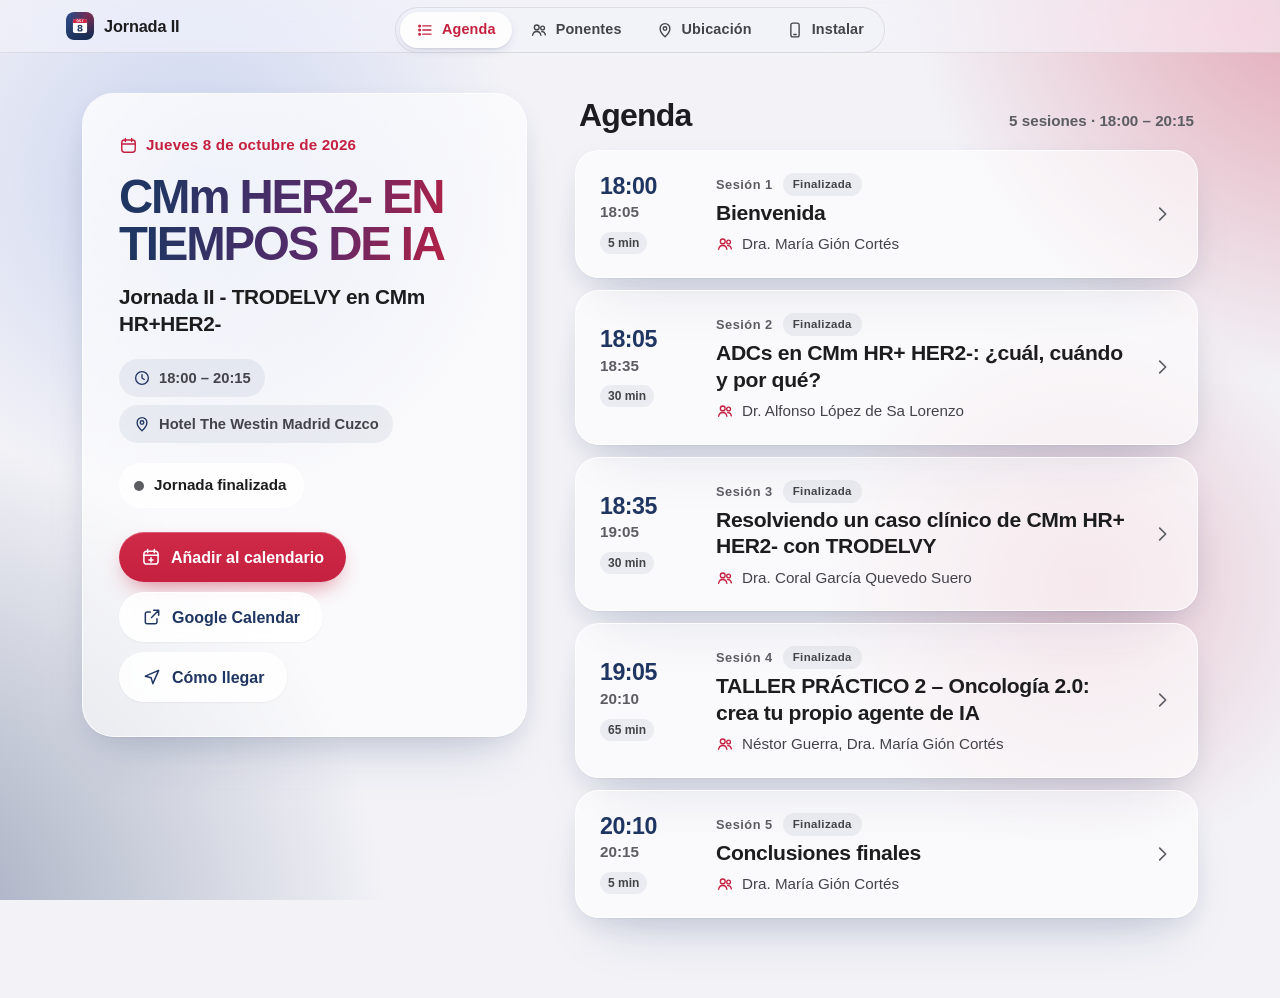
==== commit 59b09421: "Publicar agenda Gilead del 8 de octubre de 2026" ====
--- a/index.html
+++ b/index.html
@@ -1,127 +1,85 @@
 <!doctype html>
-<html lang="es">
+<html lang="es-ES">
 <head>
   <meta charset="utf-8">
   <meta name="viewport" content="width=device-width, initial-scale=1, viewport-fit=cover">
-  <title>CMm HER2- EN TIEMPOS DE IA · Agenda 8 de octubre de 2026</title>
-  <meta name="description" content="Agenda de la Jornada II - TRODELVY en CMm HR+HER2-. Jueves 8 de octubre de 2026, Hotel The Westin Madrid Cuzco.">
-  <meta name="robots" content="noindex">
-  <meta name="referrer" content="no-referrer">
-  <meta name="color-scheme" content="light">
-  <meta name="theme-color" content="#f3f4f8">
+  <title>CMm HER2- EN TIEMPOS DE IA · Jornada II</title>
+  <meta name="description" content="Jornada II - TRODELVY en CMm HR+HER2- · Jueves 8 de octubre de 2026 · Hotel The Westin Madrid Cuzco">
+  <meta name="robots" content="noindex, nofollow">
+  <meta name="color-scheme" content="light dark">
+  <meta name="theme-color" content="#f5f5f7" media="(prefers-color-scheme: light)">
+  <meta name="theme-color" content="#0a0f1e" media="(prefers-color-scheme: dark)">
+  <meta name="mobile-web-app-capable" content="yes">
   <meta name="apple-mobile-web-app-capable" content="yes">
-  <meta name="mobile-web-app-capable" content="yes">
-  <meta name="apple-mobile-web-app-title" content="Agenda 8 oct">
+  <meta name="apple-mobile-web-app-title" content="Jornada II">
   <meta name="apple-mobile-web-app-status-bar-style" content="default">
   <meta name="format-detection" content="telephone=no">
   <link rel="manifest" href="manifest.webmanifest">
-  <link rel="icon" href="icons/icon.svg" type="image/svg+xml">
-  <link rel="icon" href="icons/icon-192.png" type="image/png" sizes="192x192">
-  <link rel="apple-touch-icon" href="icons/apple-touch-icon.png">
-  <link rel="stylesheet" href="styles.css">
-  <script src="app.js" defer></script>
+  <link rel="icon" href="assets/icons/favicon.svg" type="image/svg+xml">
+  <link rel="icon" href="assets/icons/favicon-32.png" sizes="32x32" type="image/png">
+  <link rel="apple-touch-icon" href="assets/icons/apple-touch-icon.png">
+  <link rel="stylesheet" href="assets/css/app.css">
+  <script src="assets/js/data.js" defer></script>
+  <script src="assets/js/app.js" defer></script>
 </head>
 <body>
-  <a class="saltar" href="#contenido">Saltar al contenido</a>
+  <a class="skip-link" href="#main">Saltar al contenido</a>
 
-  <header class="cabecera">
-    <div class="cabecera__interior">
-      <p class="cabecera__fecha">Jueves 8 de octubre de 2026</p>
-      <h1 class="cabecera__titulo">CMm HER2- EN TIEMPOS DE IA</h1>
-      <p class="cabecera__subtitulo">Jornada II - TRODELVY en CMm HR+HER2-</p>
+  <svg width="0" height="0" style="position:absolute" aria-hidden="true" focusable="false">
+    <defs>
+      <symbol id="i-calendar" viewBox="0 0 24 24"><rect x="3.5" y="5" width="17" height="15.5" rx="3.5"/><path d="M3.5 10h17M8 3v4M16 3v4"/></symbol>
+      <symbol id="i-calendar-plus" viewBox="0 0 24 24"><rect x="3.5" y="5" width="17" height="15.5" rx="3.5"/><path d="M3.5 10h17M8 3v4M16 3v4M12 13v5M9.5 15.5h5"/></symbol>
+      <symbol id="i-clock" viewBox="0 0 24 24"><circle cx="12" cy="12" r="8.5"/><path d="M12 7.5V12l3 2"/></symbol>
+      <symbol id="i-pin" viewBox="0 0 24 24"><path d="M12 21s-6.5-5.6-6.5-11a6.5 6.5 0 0 1 13 0c0 5.4-6.5 11-6.5 11z"/><circle cx="12" cy="10" r="2.4"/></symbol>
+      <symbol id="i-people" viewBox="0 0 24 24"><circle cx="9" cy="8.5" r="3.2"/><path d="M3.5 19c.6-3.2 2.8-5 5.5-5s4.9 1.8 5.5 5"/><circle cx="16.8" cy="9.3" r="2.5"/><path d="M15.6 14.2c2.4-.3 4.3 1.2 4.9 4.3"/></symbol>
+      <symbol id="i-list" viewBox="0 0 24 24"><path d="M9 6.5h11M9 12h11M9 17.5h11"/><circle cx="4.8" cy="6.5" r="1.1"/><circle cx="4.8" cy="12" r="1.1"/><circle cx="4.8" cy="17.5" r="1.1"/></symbol>
+      <symbol id="i-phone" viewBox="0 0 24 24"><rect x="6.5" y="2.8" width="11" height="18.4" rx="2.6"/><path d="M10.5 18h3"/></symbol>
+      <symbol id="i-chevron-right" viewBox="0 0 24 24"><path d="M9.5 5.5 16 12l-6.5 6.5"/></symbol>
+      <symbol id="i-chevron-left" viewBox="0 0 24 24"><path d="M14.5 5.5 8 12l6.5 6.5"/></symbol>
+      <symbol id="i-copy" viewBox="0 0 24 24"><rect x="8.5" y="8.5" width="11.5" height="11.5" rx="2.6"/><path d="M15.5 5.6V5a2 2 0 0 0-2-2H6a2 2 0 0 0-2 2v7.5a2 2 0 0 0 2 2h.6"/></symbol>
+      <symbol id="i-check" viewBox="0 0 24 24"><path d="m5 12.5 4.5 4.5L19 7.5"/></symbol>
+      <symbol id="i-share" viewBox="0 0 24 24"><path d="M12 3v12M7.8 7.2 12 3l4.2 4.2"/><path d="M8.5 10.5H7a2 2 0 0 0-2 2V19a2 2 0 0 0 2 2h10a2 2 0 0 0 2-2v-6.5a2 2 0 0 0-2-2h-1.5"/></symbol>
+      <symbol id="i-plus-square" viewBox="0 0 24 24"><rect x="3.5" y="3.5" width="17" height="17" rx="4"/><path d="M12 8v8M8 12h8"/></symbol>
+      <symbol id="i-more-h" viewBox="0 0 24 24"><circle cx="5.5" cy="12" r="1.5" fill="currentColor" stroke="none"/><circle cx="12" cy="12" r="1.5" fill="currentColor" stroke="none"/><circle cx="18.5" cy="12" r="1.5" fill="currentColor" stroke="none"/></symbol>
+      <symbol id="i-more-v" viewBox="0 0 24 24"><circle cx="12" cy="5.5" r="1.5" fill="currentColor" stroke="none"/><circle cx="12" cy="12" r="1.5" fill="currentColor" stroke="none"/><circle cx="12" cy="18.5" r="1.5" fill="currentColor" stroke="none"/></symbol>
+      <symbol id="i-download" viewBox="0 0 24 24"><path d="M12 4v11M7.5 10.5 12 15l4.5-4.5M5 19.5h14"/></symbol>
+      <symbol id="i-external" viewBox="0 0 24 24"><path d="M14 4h6v6M20 4l-8.5 8.5"/><path d="M18 14v4a2 2 0 0 1-2 2H6a2 2 0 0 1-2-2V8a2 2 0 0 1 2-2h4"/></symbol>
+      <symbol id="i-map" viewBox="0 0 24 24"><path d="M9 4.5 3.5 6.8v12.7L9 17.2l6 2.3 5.5-2.3V4.5L15 6.8z"/><path d="M9 4.5v12.7M15 6.8v12.7"/></symbol>
+      <symbol id="i-navigate" viewBox="0 0 24 24"><path d="M20 4 4 11l7 2 2 7z"/></symbol>
+      <symbol id="i-offline" viewBox="0 0 24 24"><path d="M3 3l18 18"/><path d="M8.5 16.5a5 5 0 0 1 7 0M5 13a10 10 0 0 1 4-2.4M19 13a10 10 0 0 0-3.2-2.1M2 9.5a15 15 0 0 1 4.4-2.8M22 9.5A15 15 0 0 0 11 5.1"/><circle cx="12" cy="20" r=".8" fill="currentColor"/></symbol>
+      <symbol id="i-sparkle" viewBox="0 0 24 24"><path d="M12 3.5c.6 4.3 2.6 6.9 7.5 8.5-4.9 1.6-6.9 4.2-7.5 8.5-.6-4.3-2.6-6.9-7.5-8.5 4.9-1.6 6.9-4.2 7.5-8.5z"/></symbol>
+    </defs>
+  </svg>
+
+  <div class="backdrop" aria-hidden="true"></div>
+
+  <header class="topbar">
+    <div class="topbar-inner">
+      <a class="brand" href="#/" aria-label="Inicio: agenda de la jornada">
+        <img src="assets/icons/favicon.svg" width="28" height="28" alt="">
+        <span class="brand-text">Jornada II</span>
+      </a>
+      <span class="net-status" id="net-status" hidden>
+        <svg class="ico" aria-hidden="true"><use href="#i-offline"/></svg>Sin conexión
+      </span>
     </div>
-
-    <nav class="pestanas" aria-label="Secciones">
-      <a class="pestana" href="#agenda" data-vista="agenda">
-        <svg aria-hidden="true" viewBox="0 0 24 24"><rect x="3.5" y="5" width="17" height="15.5" rx="3"/><path d="M3.5 10h17M8 3v4M16 3v4"/></svg>
-        <span>Agenda</span>
-      </a>
-      <a class="pestana" href="#ponentes" data-vista="ponentes">
-        <svg aria-hidden="true" viewBox="0 0 24 24"><circle cx="9" cy="8.5" r="3.5"/><path d="M2.5 20c.6-3.6 3.2-5.5 6.5-5.5s5.9 1.9 6.5 5.5"/><circle cx="17" cy="9.5" r="2.6"/><path d="M16.5 14.6c2.6.1 4.4 1.8 5 4.6"/></svg>
-        <span>Ponentes</span>
-      </a>
-      <a class="pestana" href="#lugar" data-vista="lugar">
-        <svg aria-hidden="true" viewBox="0 0 24 24"><path d="M12 21s-6.5-6.2-6.5-11.2a6.5 6.5 0 0 1 13 0C18.5 14.8 12 21 12 21z"/><circle cx="12" cy="9.8" r="2.4"/></svg>
-        <span>Lugar</span>
-      </a>
-    </nav>
   </header>
 
-  <main id="contenido" tabindex="-1">
-    <p class="aviso" id="aviso-conexion" role="status" hidden></p>
+  <nav class="tabbar" aria-label="Secciones">
+    <ul>
+      <li><a href="#/" data-tab="agenda"><svg class="ico" aria-hidden="true"><use href="#i-list"/></svg><span>Agenda</span></a></li>
+      <li><a href="#/ponentes" data-tab="ponentes"><svg class="ico" aria-hidden="true"><use href="#i-people"/></svg><span>Ponentes</span></a></li>
+      <li><a href="#/ubicacion" data-tab="ubicacion"><svg class="ico" aria-hidden="true"><use href="#i-pin"/></svg><span>Ubicación</span></a></li>
+      <li data-install-tab><a href="#/instalar" data-tab="instalar"><svg class="ico" aria-hidden="true"><use href="#i-phone"/></svg><span>Instalar</span></a></li>
+    </ul>
+  </nav>
 
-    <section class="vista" id="vista-agenda" aria-labelledby="titulo-agenda" data-vista="agenda">
-      <div class="vista__cabecera">
-        <h2 id="titulo-agenda" tabindex="-1">Agenda</h2>
-        <a class="boton boton--secundario" href="agenda.ics" type="text/calendar">
-          <svg aria-hidden="true" viewBox="0 0 24 24"><rect x="3.5" y="5" width="17" height="15.5" rx="3"/><path d="M3.5 10h17M8 3v4M16 3v4M12 13v5M9.5 15.5h5"/></svg>
-          Añadir agenda al calendario
-        </a>
-      </div>
-      <p class="vista__nota">Toca una sesión para ver sus detalles. Horario de Madrid.</p>
-      <ol class="sesiones panel" id="lista-sesiones"></ol>
-
-      <div class="panel instalar" id="instalar">
-        <h3>Guárdala en tu móvil</h3>
-        <p id="estado-offline">Tras la primera visita, la agenda queda guardada y puedes consultarla sin conexión.</p>
-        <p id="instalar-ayuda">Para añadirla a la pantalla de inicio, abre el menú del navegador y elige «Añadir a pantalla de inicio».</p>
-        <button class="boton boton--principal" type="button" id="boton-instalar" hidden>Añadir a la pantalla de inicio</button>
-      </div>
-    </section>
-
-    <section class="vista" id="vista-ponentes" aria-labelledby="titulo-ponentes" data-vista="ponentes" hidden>
-      <div class="vista__cabecera">
-        <h2 id="titulo-ponentes" tabindex="-1">Ponentes</h2>
-      </div>
-      <ul class="ponentes" id="lista-ponentes"></ul>
-    </section>
-
-    <section class="vista" id="vista-lugar" aria-labelledby="titulo-lugar" data-vista="lugar" hidden>
-      <div class="vista__cabecera">
-        <h2 id="titulo-lugar" tabindex="-1">Lugar</h2>
-      </div>
-      <div class="panel lugar">
-        <div class="lugar__icono" aria-hidden="true">
-          <svg viewBox="0 0 24 24"><path d="M12 21s-6.5-6.2-6.5-11.2a6.5 6.5 0 0 1 13 0C18.5 14.8 12 21 12 21z"/><circle cx="12" cy="9.8" r="2.4"/></svg>
-        </div>
-        <h3 class="lugar__nombre">Hotel The Westin Madrid Cuzco</h3>
-        <address class="lugar__direccion">P.º de la Castellana, 133, Tetuán, 28046 Madrid</address>
-        <p class="lugar__fecha">Jueves 8 de octubre de 2026 · 18:00 – 20:15</p>
-        <div class="acciones">
-          <a class="boton boton--principal" id="enlace-apple-maps" href="https://maps.apple.com/?q=Hotel%20The%20Westin%20Madrid%20Cuzco&amp;address=P.%C2%BA%20de%20la%20Castellana%2C%20133%2C%20Tetu%C3%A1n%2C%2028046%20Madrid" target="_blank" rel="noopener noreferrer">Abrir en Apple Maps<span class="sr"> (se abre en otra ventana)</span></a>
-          <a class="boton boton--secundario" id="enlace-google-maps" href="https://www.google.com/maps/search/?api=1&amp;query=Hotel%20The%20Westin%20Madrid%20Cuzco%2C%20P.%C2%BA%20de%20la%20Castellana%2C%20133%2C%20Tetu%C3%A1n%2C%2028046%20Madrid" target="_blank" rel="noopener noreferrer">Abrir en Google Maps<span class="sr"> (se abre en otra ventana)</span></a>
-          <button class="boton boton--secundario" type="button" id="boton-copiar">Copiar dirección</button>
-        </div>
-        <p class="lugar__copiado" id="copiado" role="status" aria-live="polite"></p>
-      </div>
-    </section>
+  <main id="main" tabindex="-1">
+    <noscript>
+      <div class="noscript"><h1>CMm HER2- EN TIEMPOS DE IA</h1><p>Jornada II - TRODELVY en CMm HR+HER2-</p><p>Fecha: Jueves 8 de octubre de 2026</p><p>Lugar: Hotel The Westin Madrid Cuzco<br>P.º de la Castellana, 133, Tetuán, 28046 Madrid</p><h2>Agenda</h2><ol><li><strong>18:00 – 18:05 | Bienvenida</strong><br>Dra. María Gión Cortés</li><li><strong>18:05 – 18:35 | ADCs en CMm HR+ HER2-: ¿cuál, cuándo y por qué?</strong><br>Dr. Alfonso López de Sa Lorenzo</li><li><strong>18:35 – 19:05 | Resolviendo un caso clínico de CMm HR+ HER2- con TRODELVY</strong><br>Dra. Coral García Quevedo Suero</li><li><strong>19:05 – 20:10 | TALLER PRÁCTICO 2 – Oncología 2.0: crea tu propio agente de IA</strong><br>Néstor Guerra, Dra. María Gión Cortés</li><li><strong>20:10 – 20:15 | Conclusiones finales</strong><br>Dra. María Gión Cortés</li></ol><h2>Ponentes</h2><ul><li>Dra. María Gión Cortés | Oncología Médica, H.U. Ramón y Cajal</li><li>Dr. Alfonso López de Sa Lorenzo | Oncología Médica, H. Clínico San Carlos</li><li>Dra. Coral García Quevedo Suero | MIR Oncología Médica, H.U. Ramón y Cajal</li><li>Néstor Guerra | Experto en IA y transformación digital aplicable a la Oncología Médica</li></ul></div>
+    </noscript>
   </main>
 
-  <dialog class="detalle" id="detalle" aria-labelledby="detalle-titulo">
-    <div class="detalle__barra">
-      <button class="boton-icono" type="button" id="detalle-anterior" aria-label="Sesión anterior">
-        <svg aria-hidden="true" viewBox="0 0 24 24"><path d="M15 5l-7 7 7 7"/></svg>
-      </button>
-      <p class="detalle__contador" id="detalle-contador"></p>
-      <button class="boton-icono" type="button" id="detalle-siguiente" aria-label="Sesión siguiente">
-        <svg aria-hidden="true" viewBox="0 0 24 24"><path d="M9 5l7 7-7 7"/></svg>
-      </button>
-      <button class="boton-icono detalle__cerrar" type="button" id="detalle-cerrar" aria-label="Cerrar detalles">
-        <svg aria-hidden="true" viewBox="0 0 24 24"><path d="M6 6l12 12M18 6L6 18"/></svg>
-      </button>
-    </div>
-    <div class="detalle__cuerpo">
-      <p class="detalle__hora" id="detalle-hora"></p>
-      <h2 class="detalle__titulo" id="detalle-titulo"></h2>
-      <h3 class="detalle__seccion">Ponentes</h3>
-      <ul class="detalle__ponentes" id="detalle-ponentes"></ul>
-      <h3 class="detalle__seccion">Lugar</h3>
-      <p class="detalle__lugar">Hotel The Westin Madrid Cuzco<br>P.º de la Castellana, 133, Tetuán, 28046 Madrid</p>
-      <div class="acciones">
-        <a class="boton boton--principal" id="detalle-calendario" href="agenda.ics" type="text/calendar">Añadir sesión al calendario</a>
-        <a class="boton boton--secundario" id="detalle-lugar" href="#lugar">Cómo llegar</a>
-      </div>
-    </div>
-  </dialog>
+  <div class="toast" id="toast" role="status" aria-live="polite" aria-atomic="true"></div>
 </body>
 </html>
--- a/assets/css/app.css
+++ b/assets/css/app.css
@@ -0,0 +1,999 @@
+/* Jornada II · CMm HER2- EN TIEMPOS DE IA — estilos */
+
+:root {
+  --red: #c5203f;
+  --blue: #203662;
+  --bg: #f2f2f7;
+  --text: #1d1d1f;
+  --text-2: #43434a;
+  --text-3: #5c5c63;
+  --accent-text: #c5203f;
+  --blue-text: #203662;
+  --focus: #2f5bd3;
+  --glass: rgba(255, 255, 255, 0.58);
+  --glass-strong: rgba(255, 255, 255, 0.82);
+  --glass-border: rgba(255, 255, 255, 0.78);
+  --hairline: rgba(29, 29, 31, 0.09);
+  --chip: rgba(32, 54, 98, 0.07);
+  --shadow: 0 1px 1px rgba(16, 24, 48, 0.04), 0 10px 28px -6px rgba(32, 54, 98, 0.12), 0 30px 60px -28px rgba(32, 54, 98, 0.22);
+  --shadow-hover: 0 1px 1px rgba(16, 24, 48, 0.05), 0 16px 36px -8px rgba(32, 54, 98, 0.18), 0 40px 80px -30px rgba(32, 54, 98, 0.28);
+  --blur: saturate(180%) blur(24px);
+  --r-xl: 32px;
+  --r-l: 24px;
+  --r-m: 18px;
+  --r-s: 12px;
+  --tabbar-h: 62px;
+  --font: -apple-system, BlinkMacSystemFont, "SF Pro Display", "SF Pro Text", "Helvetica Neue", "Segoe UI", Roboto, Inter, Arial, sans-serif;
+  --ease: cubic-bezier(0.2, 0.8, 0.2, 1);
+  color-scheme: light dark;
+}
+
+@media (prefers-color-scheme: dark) {
+  :root {
+    --bg: #070b16;
+    --text: #f5f5f7;
+    --text-2: #d0d0d6;
+    --text-3: #a9a9b2;
+    --accent-text: #ff7a90;
+    --blue-text: #a9bcf0;
+    --focus: #9fb4ff;
+    --glass: rgba(28, 34, 54, 0.56);
+    --glass-strong: rgba(30, 37, 60, 0.82);
+    --glass-border: rgba(255, 255, 255, 0.10);
+    --hairline: rgba(255, 255, 255, 0.10);
+    --chip: rgba(169, 188, 240, 0.12);
+    --shadow: 0 1px 1px rgba(0, 0, 0, 0.3), 0 14px 34px -10px rgba(0, 0, 0, 0.55);
+    --shadow-hover: 0 1px 1px rgba(0, 0, 0, 0.35), 0 20px 44px -12px rgba(0, 0, 0, 0.65);
+  }
+}
+
+*, *::before, *::after { box-sizing: border-box; }
+
+html {
+  -webkit-text-size-adjust: 100%;
+  text-size-adjust: 100%;
+  background: var(--bg);
+  scroll-padding-top: 80px;
+}
+
+body {
+  margin: 0;
+  min-height: 100vh;
+  min-height: 100dvh;
+  font-family: var(--font);
+  font-size: 17px;
+  line-height: 1.5;
+  color: var(--text);
+  background: transparent;
+  -webkit-font-smoothing: antialiased;
+  -moz-osx-font-smoothing: grayscale;
+  overflow-x: hidden;
+  overflow-wrap: break-word;
+  -webkit-tap-highlight-color: transparent;
+}
+
+img, svg { display: block; max-width: 100%; }
+a { color: inherit; }
+button { font: inherit; color: inherit; }
+h1, h2, h3, p { margin: 0; }
+ul, ol { margin: 0; padding: 0; list-style: none; }
+
+.nw { white-space: nowrap; }
+
+.sr-only {
+  position: absolute !important;
+  width: 1px; height: 1px;
+  padding: 0; margin: -1px;
+  overflow: hidden; clip: rect(0 0 0 0);
+  white-space: nowrap; border: 0;
+}
+
+.ico {
+  width: 1.25em; height: 1.25em;
+  flex: none;
+  fill: none;
+  stroke: currentColor;
+  stroke-width: 1.8;
+  stroke-linecap: round;
+  stroke-linejoin: round;
+}
+
+:focus-visible {
+  outline: 3px solid var(--focus);
+  outline-offset: 3px;
+  border-radius: 10px;
+}
+main:focus, [tabindex="-1"]:focus { outline: none; }
+[tabindex="-1"]:focus-visible { outline: 3px solid var(--focus); outline-offset: 6px; }
+
+.skip-link {
+  position: fixed;
+  left: 12px; top: 12px;
+  z-index: 100;
+  padding: 12px 18px;
+  border-radius: 999px;
+  background: var(--blue);
+  color: #fff;
+  font-weight: 600;
+  text-decoration: none;
+  transform: translateY(-160%);
+  transition: transform 0.2s var(--ease);
+}
+.skip-link:focus { transform: translateY(env(safe-area-inset-top, 0)); }
+
+/* Fondo con color difuso */
+.backdrop {
+  position: fixed;
+  inset: 0;
+  z-index: -1;
+  pointer-events: none;
+  background:
+    radial-gradient(55vmax 55vmax at 105% -5%, rgba(197, 32, 63, 0.40), transparent 62%),
+    radial-gradient(65vmax 65vmax at -10% 105%, rgba(32, 54, 98, 0.42), transparent 62%),
+    radial-gradient(40vmax 40vmax at 15% 20%, rgba(110, 140, 220, 0.30), transparent 64%),
+    radial-gradient(34vmax 34vmax at 85% 65%, rgba(197, 32, 63, 0.20), transparent 64%),
+    var(--bg);
+}
+@media (prefers-color-scheme: dark) {
+  .backdrop {
+    background:
+      radial-gradient(55vmax 55vmax at 105% -5%, rgba(197, 32, 63, 0.42), transparent 62%),
+      radial-gradient(65vmax 65vmax at -10% 105%, rgba(52, 84, 160, 0.50), transparent 62%),
+      radial-gradient(38vmax 38vmax at 20% 18%, rgba(70, 100, 190, 0.22), transparent 64%),
+      radial-gradient(30vmax 30vmax at 80% 70%, rgba(197, 32, 63, 0.16), transparent 64%),
+      var(--bg);
+  }
+}
+
+/* Cristal */
+.glass {
+  background: var(--glass);
+  -webkit-backdrop-filter: var(--blur);
+  backdrop-filter: var(--blur);
+  border: 1px solid var(--glass-border);
+  box-shadow: var(--shadow);
+}
+@supports not ((backdrop-filter: blur(1px)) or (-webkit-backdrop-filter: blur(1px))) {
+  .glass, .topbar, .tabbar { background: var(--glass-strong) !important; }
+}
+
+/* Barra superior */
+.topbar {
+  position: sticky;
+  top: 0;
+  z-index: 20;
+  padding-top: env(safe-area-inset-top, 0);
+  background: color-mix(in srgb, var(--bg) 62%, transparent);
+  -webkit-backdrop-filter: var(--blur);
+  backdrop-filter: var(--blur);
+  border-bottom: 1px solid var(--hairline);
+}
+.topbar-inner {
+  display: flex;
+  align-items: center;
+  justify-content: space-between;
+  gap: 12px;
+  max-width: 1180px;
+  height: 52px;
+  margin: 0 auto;
+  padding: 0 max(16px, env(safe-area-inset-right, 0)) 0 max(16px, env(safe-area-inset-left, 0));
+}
+.brand {
+  display: inline-flex;
+  align-items: center;
+  gap: 10px;
+  min-height: 44px;
+  text-decoration: none;
+  font-weight: 700;
+  font-size: 1.02rem;
+  letter-spacing: -0.01em;
+}
+.brand img { border-radius: 8px; }
+.net-status {
+  display: inline-flex;
+  align-items: center;
+  gap: 6px;
+  padding: 6px 12px;
+  border-radius: 999px;
+  background: var(--chip);
+  color: var(--text-2);
+  font-size: 0.82rem;
+  font-weight: 600;
+}
+.net-status[hidden] { display: none; }
+
+/* Barra de pestañas (abajo en móvil, arriba en escritorio) */
+.tabbar {
+  position: fixed;
+  left: 0; right: 0; bottom: 0;
+  z-index: 30;
+  padding: 6px max(8px, env(safe-area-inset-right, 0)) calc(6px + env(safe-area-inset-bottom, 0)) max(8px, env(safe-area-inset-left, 0));
+  background: color-mix(in srgb, var(--bg) 66%, transparent);
+  -webkit-backdrop-filter: var(--blur);
+  backdrop-filter: var(--blur);
+  border-top: 1px solid var(--hairline);
+}
+.tabbar ul {
+  display: flex;
+  justify-content: space-around;
+  max-width: 560px;
+  margin: 0 auto;
+}
+.tabbar li { flex: 1 1 0; min-width: 0; }
+.tabbar li[hidden] { display: none; }
+.tabbar a {
+  display: flex;
+  flex-direction: column;
+  align-items: center;
+  justify-content: center;
+  gap: 2px;
+  min-height: 50px;
+  padding: 4px 2px;
+  border-radius: 14px;
+  color: var(--text-3);
+  text-decoration: none;
+  font-size: 0.72rem;
+  font-weight: 600;
+  letter-spacing: 0.01em;
+  transition: color 0.2s var(--ease), background-color 0.2s var(--ease);
+}
+.tabbar a .ico { width: 26px; height: 26px; }
+.tabbar a[aria-current="page"] { color: var(--accent-text); }
+.tabbar a span { max-width: 100%; overflow: hidden; text-overflow: ellipsis; white-space: nowrap; }
+
+@media (min-width: 900px) {
+  .tabbar {
+    left: 50%;
+    right: auto;
+    bottom: auto;
+    top: calc(env(safe-area-inset-top, 0) + 7px);
+    transform: translateX(-50%);
+    padding: 4px;
+    border: 1px solid var(--hairline);
+    border-radius: 999px;
+    background: color-mix(in srgb, var(--bg) 50%, transparent);
+  }
+  .tabbar ul { gap: 2px; max-width: none; }
+  .tabbar li { flex: none; }
+  .tabbar a {
+    flex-direction: row;
+    gap: 8px;
+    min-height: 36px;
+    padding: 0 16px;
+    border-radius: 999px;
+    font-size: 0.9rem;
+    color: var(--text-2);
+  }
+  .tabbar a .ico { width: 18px; height: 18px; }
+  .tabbar a:hover { color: var(--text); }
+  .tabbar a[aria-current="page"] {
+    background: var(--glass-strong);
+    color: var(--accent-text);
+    box-shadow: 0 1px 2px rgba(0, 0, 0, 0.08), 0 4px 12px -4px rgba(32, 54, 98, 0.2);
+  }
+}
+
+/* Contenedor principal */
+main {
+  display: block;
+  max-width: 1180px;
+  margin: 0 auto;
+  overflow-wrap: anywhere;
+  padding: 20px max(16px, env(safe-area-inset-right, 0)) calc(var(--tabbar-h) + env(safe-area-inset-bottom, 0) + 32px) max(16px, env(safe-area-inset-left, 0));
+}
+@media (min-width: 900px) {
+  main { padding: 40px 32px 80px; }
+}
+
+.view { animation: view-in 0.45s var(--ease) both; }
+@keyframes view-in {
+  from { opacity: 0; transform: translateY(10px); }
+  to { opacity: 1; transform: none; }
+}
+
+/* Tipografía */
+.eyebrow {
+  display: inline-flex;
+  align-items: center;
+  gap: 8px;
+  color: var(--accent-text);
+  font-weight: 700;
+  font-size: 0.95rem;
+  letter-spacing: 0.01em;
+}
+.page-title {
+  font-size: clamp(2.3rem, 7.5vw, 3.6rem);
+  font-weight: 800;
+  letter-spacing: -0.035em;
+  line-height: 1.04;
+  margin-top: 6px;
+}
+.lead {
+  margin-top: 12px;
+  font-size: clamp(1.05rem, 2.6vw, 1.25rem);
+  color: var(--text-2);
+  max-width: 46ch;
+}
+.section-title {
+  font-size: clamp(1.5rem, 4.4vw, 2rem);
+  font-weight: 750;
+  letter-spacing: -0.025em;
+  line-height: 1.15;
+}
+.label {
+  font-size: 0.8rem;
+  font-weight: 700;
+  letter-spacing: 0.06em;
+  text-transform: uppercase;
+  color: var(--text-3);
+}
+
+/* Botones */
+.btn {
+  display: inline-flex;
+  align-items: center;
+  justify-content: center;
+  gap: 10px;
+  min-height: 50px;
+  padding: 12px 22px;
+  border: 0;
+  border-radius: 999px;
+  font-size: 1rem;
+  font-weight: 650;
+  line-height: 1.2;
+  text-align: center;
+  text-decoration: none;
+  cursor: pointer;
+  transition: transform 0.18s var(--ease), box-shadow 0.2s var(--ease), background-color 0.2s var(--ease), filter 0.2s var(--ease);
+  -webkit-user-select: none;
+  user-select: none;
+}
+.btn:active { transform: scale(0.97); }
+.btn-primary {
+  background: linear-gradient(180deg, #d02a49, var(--red));
+  color: #fff;
+  box-shadow: 0 1px 0 rgba(255, 255, 255, 0.25) inset, 0 10px 24px -10px rgba(197, 32, 63, 0.7);
+}
+.btn-primary:hover { filter: brightness(1.06); }
+.btn-blue {
+  background: linear-gradient(180deg, #2a4478, var(--blue));
+  color: #fff;
+  box-shadow: 0 1px 0 rgba(255, 255, 255, 0.18) inset, 0 10px 24px -12px rgba(32, 54, 98, 0.8);
+}
+.btn-blue:hover { filter: brightness(1.12); }
+.btn-glass {
+  background: var(--glass-strong);
+  color: var(--blue-text);
+  border: 1px solid var(--glass-border);
+  box-shadow: 0 1px 2px rgba(0, 0, 0, 0.05);
+  -webkit-backdrop-filter: var(--blur);
+  backdrop-filter: var(--blur);
+}
+.btn-glass:hover { box-shadow: var(--shadow); }
+.btn[disabled], .btn[aria-disabled="true"] { opacity: 0.55; cursor: not-allowed; }
+.btn .ico { width: 20px; height: 20px; }
+.btn-row { display: flex; flex-wrap: wrap; gap: 10px; }
+.btn-row .btn { flex: 1 1 auto; }
+@media (min-width: 560px) { .btn-row .btn { flex: 0 1 auto; } }
+
+.chip {
+  display: inline-flex;
+  align-items: center;
+  gap: 8px;
+  padding: 8px 14px;
+  border-radius: 999px;
+  background: var(--chip);
+  color: var(--text-2);
+  font-size: 0.92rem;
+  font-weight: 600;
+  max-width: 100%;
+}
+.chip .ico { width: 18px; height: 18px; color: var(--blue-text); }
+.chips { display: flex; flex-wrap: wrap; gap: 8px; }
+
+/* Agenda: portada + cronología */
+.agenda-layout { display: grid; grid-template-columns: minmax(0, 1fr); gap: 28px; }
+@media (min-width: 1000px) {
+  .agenda-layout { grid-template-columns: minmax(0, 5fr) minmax(0, 7fr); gap: 48px; align-items: start; }
+  .agenda-layout .hero-title { font-size: clamp(2.6rem, 3.7vw, 3.7rem); }
+  .agenda-layout .hero-sub { font-size: 1.3rem; }
+}
+@media (min-width: 1000px) and (min-height: 820px) {
+  .agenda-layout > .hero { position: sticky; top: 92px; }
+}
+
+.hero {
+  position: relative;
+  padding: 28px 22px 24px;
+  border-radius: var(--r-xl);
+  overflow: hidden;
+}
+.hero::after {
+  content: "";
+  position: absolute;
+  inset: 0;
+  border-radius: inherit;
+  pointer-events: none;
+  background: linear-gradient(135deg, rgba(255, 255, 255, 0.55), rgba(255, 255, 255, 0) 45%);
+  mix-blend-mode: soft-light;
+}
+@media (min-width: 600px) { .hero { padding: 40px 36px 34px; } }
+.hero > * { position: relative; z-index: 1; }
+
+.hero-title {
+  margin-top: 12px;
+  font-size: clamp(2.5rem, 9.5vw, 4.6rem);
+  font-weight: 850;
+  letter-spacing: -0.045em;
+  line-height: 0.98;
+  color: var(--blue-text);
+  background: linear-gradient(100deg, var(--blue) 10%, #5a2a6a 55%, var(--red) 95%);
+  -webkit-background-clip: text;
+  background-clip: text;
+  -webkit-text-fill-color: transparent;
+}
+@media (prefers-color-scheme: dark) {
+  .hero-title { background-image: linear-gradient(100deg, #b9c9ff 5%, #e3b4d8 55%, #ff8aa0 95%); }
+}
+@media (forced-colors: active) {
+  .hero-title { background: none; -webkit-text-fill-color: CanvasText; color: CanvasText; }
+}
+.hero-sub {
+  margin-top: 16px;
+  font-size: clamp(1.15rem, 3.6vw, 1.5rem);
+  font-weight: 650;
+  letter-spacing: -0.015em;
+  line-height: 1.3;
+  color: var(--text);
+}
+.hero .chips { margin-top: 22px; }
+.hero .btn-row { margin-top: 24px; }
+
+.status {
+  display: inline-flex;
+  align-items: center;
+  gap: 10px;
+  margin-top: 20px;
+  padding: 10px 16px 10px 14px;
+  border-radius: 999px;
+  background: var(--glass-strong);
+  border: 1px solid var(--glass-border);
+  font-weight: 650;
+  font-size: 0.95rem;
+  max-width: 100%;
+}
+.status .dot {
+  width: 10px; height: 10px;
+  border-radius: 50%;
+  background: var(--blue);
+  flex: none;
+}
+@media (prefers-color-scheme: dark) { .status .dot { background: var(--blue-text); } }
+.status[data-state="live"] .dot { background: var(--red); animation: pulse 1.6s ease-out infinite; }
+.status[data-state="done"] .dot { background: var(--text-3); }
+@keyframes pulse {
+  0% { box-shadow: 0 0 0 0 rgba(197, 32, 63, 0.55); }
+  100% { box-shadow: 0 0 0 12px rgba(197, 32, 63, 0); }
+}
+
+.agenda-head {
+  display: flex;
+  flex-wrap: wrap;
+  align-items: baseline;
+  justify-content: space-between;
+  gap: 4px 16px;
+  margin: 4px 4px 16px;
+}
+.agenda-head p { color: var(--text-3); font-weight: 600; font-size: 0.95rem; }
+
+.timeline { display: grid; gap: 12px; counter-reset: s; }
+.session-card {
+  position: relative;
+  display: grid;
+  grid-template-columns: 72px minmax(0, 1fr) 22px;
+  gap: 14px;
+  align-items: center;
+  padding: 18px 16px 18px 18px;
+  border-radius: var(--r-l);
+  text-decoration: none;
+  transition: transform 0.25s var(--ease), box-shadow 0.25s var(--ease), border-color 0.25s var(--ease);
+}
+@media (min-width: 600px) {
+  .session-card { grid-template-columns: 96px minmax(0, 1fr) 24px; gap: 20px; padding: 22px 22px 22px 24px; }
+}
+.session-card:hover { transform: translateY(-2px); box-shadow: var(--shadow-hover); }
+.session-card:active { transform: scale(0.985); }
+.session-time { display: grid; gap: 2px; align-content: start; font-variant-numeric: tabular-nums; }
+.session-time .start { font-size: 1.45rem; font-weight: 750; letter-spacing: -0.02em; line-height: 1.1; color: var(--blue-text); }
+.session-time .end { font-size: 0.95rem; font-weight: 600; color: var(--text-3); }
+.session-time .dur {
+  justify-self: start;
+  margin-top: 6px;
+  padding: 2px 8px;
+  border-radius: 999px;
+  background: var(--chip);
+  font-size: 0.75rem;
+  font-weight: 700;
+  color: var(--text-2);
+  white-space: nowrap;
+}
+.session-body { min-width: 0; }
+.session-kicker {
+  display: flex;
+  flex-wrap: wrap;
+  align-items: center;
+  gap: 6px 10px;
+  font-size: 0.8rem;
+  font-weight: 700;
+  letter-spacing: 0.04em;
+  color: var(--text-3);
+}
+.session-title {
+  margin-top: 4px;
+  font-size: clamp(1.12rem, 3.4vw, 1.32rem);
+  font-weight: 700;
+  letter-spacing: -0.015em;
+  line-height: 1.25;
+}
+.session-speakers {
+  display: flex;
+  align-items: flex-start;
+  gap: 8px;
+  margin-top: 8px;
+  color: var(--text-2);
+  font-size: 0.95rem;
+  line-height: 1.35;
+}
+.session-speakers .ico { width: 18px; height: 18px; margin-top: 1px; color: var(--accent-text); }
+.session-card > .ico { width: 22px; height: 22px; color: var(--text-3); transition: transform 0.25s var(--ease); }
+.session-card:hover > .ico { transform: translateX(3px); }
+
+.badge {
+  display: inline-flex;
+  align-items: center;
+  gap: 6px;
+  padding: 3px 10px;
+  border-radius: 999px;
+  font-size: 0.72rem;
+  font-weight: 750;
+  letter-spacing: 0.03em;
+  white-space: nowrap;
+}
+.badge-live { background: var(--red); color: #fff; }
+.badge-next { background: var(--blue); color: #fff; }
+.badge-done { background: var(--chip); color: var(--text-2); }
+@media (prefers-color-scheme: dark) { .badge-next { background: #3a5aa8; } }
+
+.session-card[data-state="live"] { border-color: rgba(197, 32, 63, 0.7); box-shadow: 0 0 0 1px rgba(197, 32, 63, 0.55), var(--shadow-hover); }
+
+/* Detalle de sesión */
+.detail-top {
+  display: flex;
+  flex-wrap: wrap;
+  align-items: center;
+  justify-content: space-between;
+  gap: 12px;
+  margin-bottom: 16px;
+}
+.back-link {
+  display: inline-flex;
+  align-items: center;
+  gap: 2px;
+  min-height: 44px;
+  padding: 0 14px 0 6px;
+  border-radius: 999px;
+  color: var(--accent-text);
+  font-weight: 650;
+  text-decoration: none;
+}
+.back-link .ico { width: 24px; height: 24px; }
+.back-link:hover { background: var(--chip); }
+
+.stepper ol { display: flex; gap: 6px; }
+.stepper a {
+  display: grid;
+  place-items: center;
+  width: 32px; height: 32px;
+  border-radius: 50%;
+  font-size: 0.82rem;
+  font-weight: 700;
+  font-variant-numeric: tabular-nums;
+  color: var(--text-2);
+  text-decoration: none;
+  background: var(--chip);
+  transition: background-color 0.2s var(--ease), color 0.2s var(--ease), transform 0.2s var(--ease);
+}
+.stepper a:hover { transform: scale(1.08); }
+.stepper a[aria-current="step"] { background: var(--red); color: #fff; }
+@media (max-width: 360px) { .stepper a { width: 28px; height: 28px; } }
+
+.detail {
+  padding: 28px 22px;
+  border-radius: var(--r-xl);
+}
+@media (min-width: 700px) { .detail { padding: 44px 48px; } }
+.detail-kicker { display: flex; flex-wrap: wrap; align-items: center; gap: 8px 12px; }
+.detail-time {
+  margin-top: 14px;
+  font-size: clamp(2.5rem, 11vw, 4.6rem);
+  font-weight: 800;
+  letter-spacing: -0.04em;
+  line-height: 1;
+  font-variant-numeric: tabular-nums;
+  color: var(--blue-text);
+}
+.detail-time .sep { color: var(--accent-text); font-weight: 600; padding: 0 0.08em; }
+.detail-title {
+  margin-top: 18px;
+  font-size: clamp(1.75rem, 5.6vw, 3rem);
+  font-weight: 780;
+  letter-spacing: -0.03em;
+  line-height: 1.1;
+  max-width: 24ch;
+}
+.detail-grid { display: grid; grid-template-columns: minmax(0, 1fr); gap: 28px; margin-top: 32px; }
+@media (min-width: 860px) { .detail-grid { grid-template-columns: minmax(0, 3fr) minmax(0, 2fr); gap: 36px; } }
+.detail-grid h2 { margin-bottom: 12px; }
+
+.person-list { display: grid; gap: 10px; }
+.person {
+  display: flex;
+  align-items: center;
+  gap: 14px;
+  padding: 14px 16px;
+  border-radius: var(--r-m);
+  background: var(--glass-strong);
+  border: 1px solid var(--glass-border);
+  text-decoration: none;
+  transition: transform 0.2s var(--ease), box-shadow 0.2s var(--ease);
+}
+a.person:hover { transform: translateY(-1px); box-shadow: var(--shadow); }
+.avatar {
+  display: grid;
+  place-items: center;
+  flex: none;
+  width: 48px; height: 48px;
+  border-radius: 50%;
+  background: linear-gradient(140deg, var(--blue), #4a3a78 55%, var(--red));
+  color: #fff;
+  font-weight: 750;
+  font-size: 1rem;
+  letter-spacing: 0.02em;
+}
+.person-name { display: block; font-weight: 700; font-size: 1.05rem; line-height: 1.3; }
+.person-role { display: block; margin-top: 2px; color: var(--text-2); font-size: 0.93rem; line-height: 1.35; }
+.person > .ico { margin-left: auto; color: var(--text-3); width: 20px; height: 20px; }
+
+.place-box {
+  display: flex;
+  gap: 12px;
+  padding: 16px;
+  border-radius: var(--r-m);
+  background: var(--glass-strong);
+  border: 1px solid var(--glass-border);
+}
+.place-box > .ico { width: 24px; height: 24px; color: var(--accent-text); margin-top: 2px; }
+.place-box strong { display: block; font-size: 1.05rem; line-height: 1.3; }
+.place-box span { display: block; margin-top: 2px; color: var(--text-2); font-size: 0.95rem; }
+.place-box a { display: inline-block; margin-top: 8px; color: var(--accent-text); font-weight: 650; font-size: 0.95rem; text-underline-offset: 3px; }
+
+.detail-actions { margin-top: 32px; }
+.kbd-hint { margin-top: 18px; color: var(--text-3); font-size: 0.85rem; }
+.kbd-hint kbd {
+  display: inline-block;
+  min-width: 1.7em;
+  padding: 1px 6px;
+  border-radius: 6px;
+  border: 1px solid var(--hairline);
+  background: var(--glass-strong);
+  font-family: inherit;
+  font-size: 0.8rem;
+  text-align: center;
+}
+@media (hover: none) { .kbd-hint { display: none; } }
+
+.pager {
+  display: grid;
+  grid-template-columns: minmax(0, 1fr) minmax(0, 1fr);
+  gap: 12px;
+  margin-top: 16px;
+}
+.pager a {
+  display: flex;
+  align-items: center;
+  gap: 10px;
+  min-height: 84px;
+  padding: 16px;
+  border-radius: var(--r-l);
+  text-decoration: none;
+  transition: transform 0.2s var(--ease), box-shadow 0.2s var(--ease);
+}
+.pager a:hover { transform: translateY(-2px); box-shadow: var(--shadow-hover); }
+.pager a.next { justify-content: flex-end; text-align: right; }
+.pager .ico { width: 24px; height: 24px; color: var(--accent-text); }
+.pager-text { min-width: 0; }
+.pager-text small { display: block; font-size: 0.78rem; font-weight: 700; letter-spacing: 0.04em; color: var(--text-3); }
+.pager-text > span {
+  display: block;
+  margin-top: 2px;
+  font-weight: 650;
+  line-height: 1.3;
+  font-size: 0.98rem;
+}
+@media (max-width: 420px) {
+  .pager { grid-template-columns: minmax(0, 1fr); }
+}
+
+/* Ponentes */
+.page-head { margin: 8px 4px 24px; }
+.people-grid { display: grid; grid-template-columns: minmax(0, 1fr); gap: 16px; }
+@media (min-width: 820px) { .people-grid { grid-template-columns: repeat(2, minmax(0, 1fr)); gap: 20px; } }
+.person-card {
+  padding: 24px 22px;
+  border-radius: var(--r-xl);
+  scroll-margin-top: 90px;
+}
+@media (min-width: 600px) { .person-card { padding: 30px; } }
+.person-card .avatar { width: 64px; height: 64px; font-size: 1.3rem; }
+.person-card h2 {
+  margin-top: 16px;
+  font-size: clamp(1.35rem, 4vw, 1.65rem);
+  font-weight: 750;
+  letter-spacing: -0.02em;
+  line-height: 1.2;
+}
+.person-card .role { margin-top: 6px; color: var(--text-2); font-size: 1rem; line-height: 1.45; }
+.person-card .label { margin-top: 20px; display: block; }
+.person-card .sessions { display: grid; gap: 8px; margin-top: 10px; }
+.mini-session {
+  display: grid;
+  grid-template-columns: auto minmax(0, 1fr) auto;
+  gap: 12px;
+  align-items: center;
+  padding: 12px 14px;
+  border-radius: var(--r-s);
+  background: var(--glass-strong);
+  border: 1px solid var(--glass-border);
+  text-decoration: none;
+  transition: transform 0.2s var(--ease);
+}
+.mini-session:hover { transform: translateX(2px); }
+.mini-session time { font-weight: 750; color: var(--blue-text); font-variant-numeric: tabular-nums; white-space: nowrap; }
+.mini-session span { font-weight: 600; line-height: 1.3; font-size: 0.95rem; }
+.mini-session .ico { width: 18px; height: 18px; color: var(--text-3); }
+.person-card.is-target { box-shadow: 0 0 0 2px var(--red), var(--shadow-hover); }
+
+/* Ubicación */
+.place-layout { display: grid; grid-template-columns: minmax(0, 1fr); gap: 16px; }
+@media (min-width: 960px) { .place-layout { grid-template-columns: minmax(0, 5fr) minmax(0, 6fr); gap: 24px; align-items: start; } }
+.place-card { padding: 26px 22px; border-radius: var(--r-xl); }
+@media (min-width: 600px) { .place-card { padding: 34px; } }
+.place-card h2 {
+  margin-top: 8px;
+  font-size: clamp(1.7rem, 5.4vw, 2.5rem);
+  font-weight: 800;
+  letter-spacing: -0.035em;
+  line-height: 1.08;
+}
+.address {
+  margin-top: 14px;
+  font-size: clamp(1.1rem, 3.2vw, 1.3rem);
+  font-weight: 550;
+  line-height: 1.4;
+  color: var(--text);
+  -webkit-user-select: text;
+  user-select: text;
+}
+.place-when { margin-top: 18px; }
+.place-card .btn-row { margin-top: 22px; }
+.maps-links { display: grid; gap: 10px; margin-top: 18px; }
+@media (min-width: 520px) and (max-width: 959px) { .maps-links { grid-template-columns: repeat(3, minmax(0, 1fr)); } }
+.map-link {
+  display: flex;
+  align-items: center;
+  gap: 12px;
+  min-height: 56px;
+  padding: 12px 16px;
+  border-radius: var(--r-m);
+  background: var(--glass-strong);
+  border: 1px solid var(--glass-border);
+  text-decoration: none;
+  font-weight: 650;
+  transition: transform 0.2s var(--ease), box-shadow 0.2s var(--ease);
+}
+.map-link:hover { transform: translateY(-1px); box-shadow: var(--shadow); }
+.map-link .ico { width: 22px; height: 22px; color: var(--accent-text); }
+.map-link .ext { margin-left: auto; width: 16px; height: 16px; color: var(--text-3); }
+
+.map-card { border-radius: var(--r-xl); overflow: hidden; }
+.map-frame {
+  position: relative;
+  aspect-ratio: 4 / 3;
+  min-height: 260px;
+  max-height: 70vh;
+  width: 100%;
+}
+@media (min-width: 960px) { .map-frame { aspect-ratio: auto; height: 560px; max-height: none; } }
+.map-frame iframe { position: absolute; inset: 0; width: 100%; height: 100%; border: 0; }
+.map-placeholder {
+  position: absolute;
+  inset: 0;
+  display: grid;
+  place-items: center;
+  align-content: center;
+  gap: 14px;
+  padding: 24px;
+  text-align: center;
+  background:
+    linear-gradient(var(--hairline) 1px, transparent 1px) 0 0 / 40px 40px,
+    linear-gradient(90deg, var(--hairline) 1px, transparent 1px) 0 0 / 40px 40px,
+    radial-gradient(circle at 50% 45%, rgba(197, 32, 63, 0.16), transparent 55%);
+}
+.map-placeholder .pin {
+  display: grid;
+  place-items: center;
+  width: 64px; height: 64px;
+  border-radius: 50% 50% 50% 6px;
+  transform: rotate(-45deg);
+  background: linear-gradient(140deg, #d93558, var(--red));
+  box-shadow: 0 14px 28px -10px rgba(197, 32, 63, 0.8);
+}
+.map-placeholder .pin .ico { transform: rotate(45deg); color: #fff; width: 28px; height: 28px; }
+.map-placeholder p { max-width: 34ch; color: var(--text-2); font-size: 0.95rem; }
+.map-caption { border-top: 1px solid var(--hairline); }
+.map-caption a {
+  display: flex;
+  align-items: center;
+  justify-content: center;
+  gap: 8px;
+  min-height: 52px;
+  padding: 10px 16px;
+  color: var(--blue-text);
+  font-weight: 650;
+  font-size: 0.95rem;
+  text-decoration: none;
+}
+.map-caption a:hover { text-decoration: underline; text-underline-offset: 3px; }
+.map-caption .ico { width: 18px; height: 18px; }
+
+/* Instalar */
+.install-layout { display: grid; grid-template-columns: minmax(0, 1fr); gap: 16px; max-width: 860px; }
+.install-card { padding: 24px 20px; border-radius: var(--r-xl); }
+@media (min-width: 600px) { .install-card { padding: 32px; } }
+.ready {
+  display: flex;
+  align-items: center;
+  gap: 12px;
+  padding: 14px 16px;
+  border-radius: var(--r-m);
+  background: var(--glass-strong);
+  border: 1px solid var(--glass-border);
+  font-weight: 600;
+}
+.ready .ico { width: 24px; height: 24px; color: var(--text-3); }
+.ready[data-ok="true"] .ico { color: #1f8f4e; }
+@media (prefers-color-scheme: dark) { .ready[data-ok="true"] .ico { color: #4cd387; } }
+
+.segmented {
+  display: grid;
+  grid-template-columns: minmax(0, 1fr) minmax(0, 1fr);
+  gap: 4px;
+  padding: 4px;
+  border-radius: 14px;
+  background: var(--chip);
+}
+.segmented [role="tab"] {
+  min-height: 44px;
+  border: 0;
+  border-radius: 11px;
+  background: transparent;
+  font-weight: 650;
+  font-size: 1rem;
+  color: var(--text-2);
+  cursor: pointer;
+  transition: background-color 0.2s var(--ease), box-shadow 0.2s var(--ease), color 0.2s var(--ease);
+}
+.segmented [role="tab"][aria-selected="true"] {
+  background: var(--glass-strong);
+  color: var(--text);
+  box-shadow: 0 1px 2px rgba(0, 0, 0, 0.08), 0 4px 12px -6px rgba(32, 54, 98, 0.35);
+}
+.steps { display: grid; gap: 12px; margin-top: 20px; counter-reset: step; }
+.steps li {
+  position: relative;
+  display: grid;
+  grid-template-columns: 40px minmax(0, 1fr);
+  gap: 14px;
+  align-items: start;
+  padding: 14px 16px;
+  border-radius: var(--r-m);
+  background: var(--glass-strong);
+  border: 1px solid var(--glass-border);
+  counter-increment: step;
+}
+.steps li::before {
+  content: counter(step);
+  display: grid;
+  place-items: center;
+  width: 36px; height: 36px;
+  border-radius: 50%;
+  background: var(--blue);
+  color: #fff;
+  font-weight: 750;
+}
+@media (prefers-color-scheme: dark) { .steps li::before { background: #3a5aa8; } }
+.steps p { font-size: 1.02rem; line-height: 1.5; padding-top: 5px; }
+.steps .kbd-ico {
+  display: inline-flex;
+  align-items: center;
+  justify-content: center;
+  vertical-align: -0.35em;
+  width: 1.75em; height: 1.75em;
+  margin: 0 2px;
+  border-radius: 8px;
+  background: var(--chip);
+  color: var(--accent-text);
+}
+.steps .kbd-ico .ico { width: 1.15em; height: 1.15em; }
+.steps strong { font-weight: 700; }
+.note { margin-top: 16px; color: var(--text-2); font-size: 0.95rem; }
+
+/* Aviso flotante */
+.toast {
+  position: fixed;
+  left: 50%;
+  bottom: calc(var(--tabbar-h) + env(safe-area-inset-bottom, 0) + 18px);
+  z-index: 40;
+  display: flex;
+  align-items: center;
+  gap: 12px;
+  max-width: calc(100vw - 32px);
+  padding: 12px 18px;
+  border-radius: 999px;
+  background: rgba(29, 29, 31, 0.86);
+  color: #fff;
+  -webkit-backdrop-filter: var(--blur);
+  backdrop-filter: var(--blur);
+  box-shadow: 0 16px 40px -12px rgba(0, 0, 0, 0.5);
+  font-weight: 600;
+  font-size: 0.95rem;
+  opacity: 0;
+  pointer-events: none;
+  transform: translate(-50%, 16px);
+  transition: opacity 0.25s var(--ease), transform 0.3s var(--ease);
+}
+.toast.show { opacity: 1; transform: translate(-50%, 0); pointer-events: auto; }
+.toast:empty { display: none; }
+.toast button {
+  min-height: 36px;
+  padding: 6px 14px;
+  border: 0;
+  border-radius: 999px;
+  background: #fff;
+  color: #1d1d1f;
+  font-weight: 700;
+  cursor: pointer;
+}
+@media (min-width: 900px) { .toast { bottom: 28px; } }
+
+.noscript { padding: 24px; border-radius: var(--r-l); background: var(--glass-strong); }
+.noscript h1 { font-size: 2rem; line-height: 1.1; }
+.noscript h2 { margin-top: 20px; font-size: 1.2rem; }
+.noscript li { margin-top: 10px; }
+
+@media (prefers-reduced-motion: reduce) {
+  *, *::before, *::after {
+    animation-duration: 0.001ms !important;
+    animation-iteration-count: 1 !important;
+    transition-duration: 0.001ms !important;
+    scroll-behavior: auto !important;
+  }
+}
+
+@media print {
+  .tabbar, .topbar, .backdrop, .toast, .btn, .btn-row, .pager, .stepper, .map-card { display: none !important; }
+  body, html { background: #fff; color: #000; }
+  .glass { box-shadow: none; border: 1px solid #ccc; background: #fff; }
+  main { padding: 0; }
+  .hero-title { -webkit-text-fill-color: #000; background: none; color: #000; }
+}
